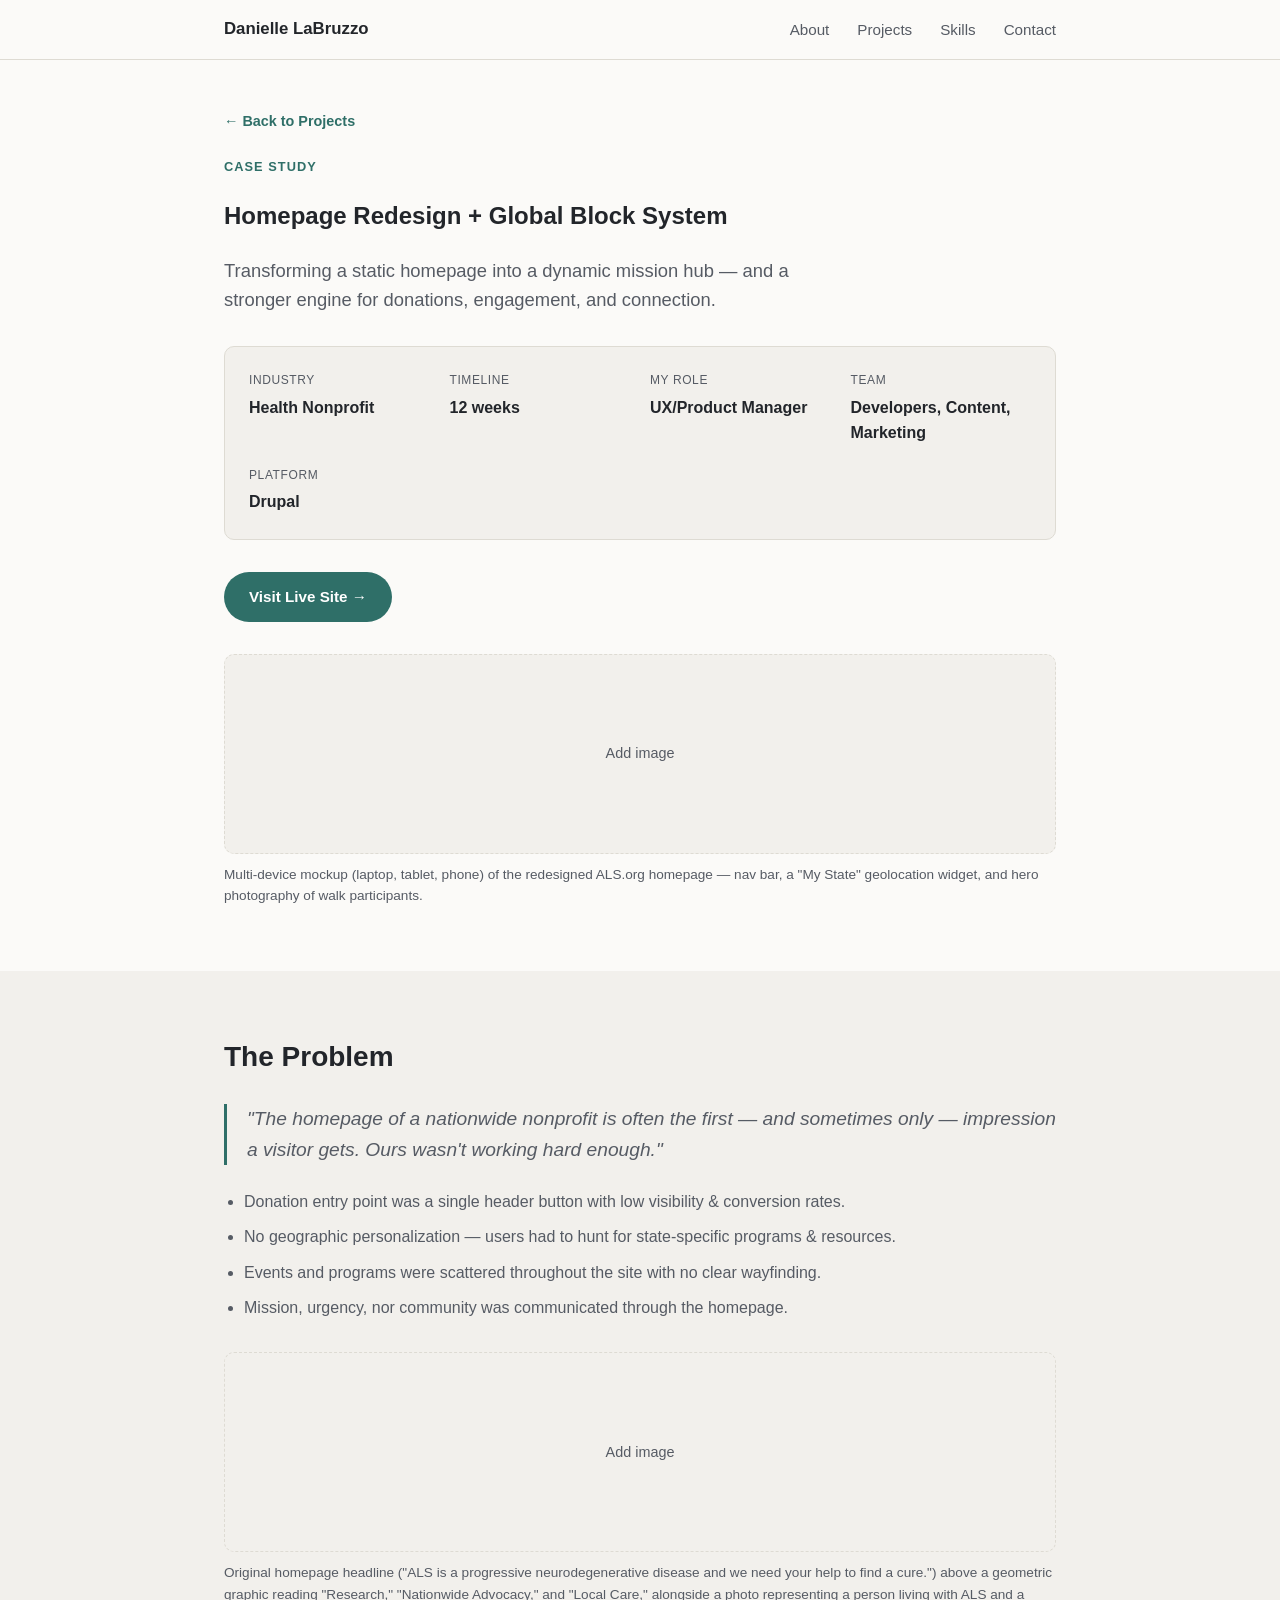
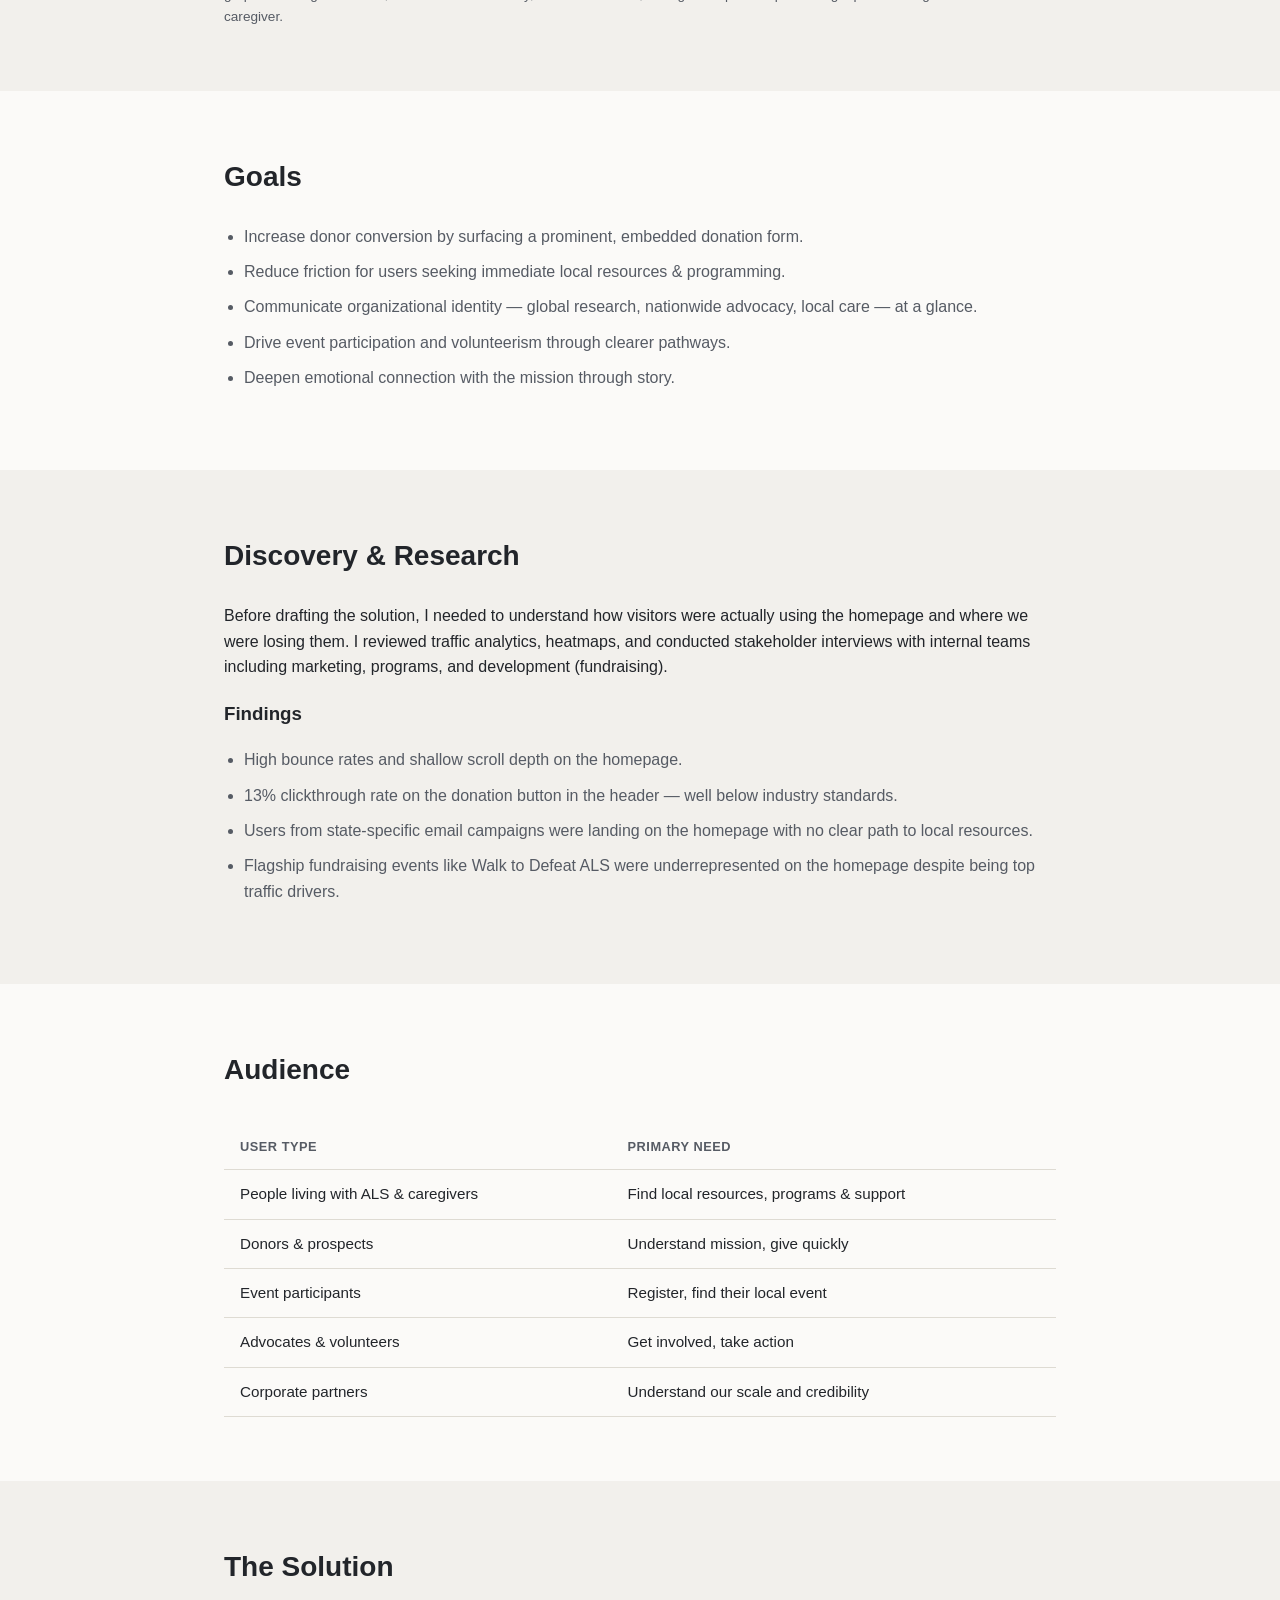
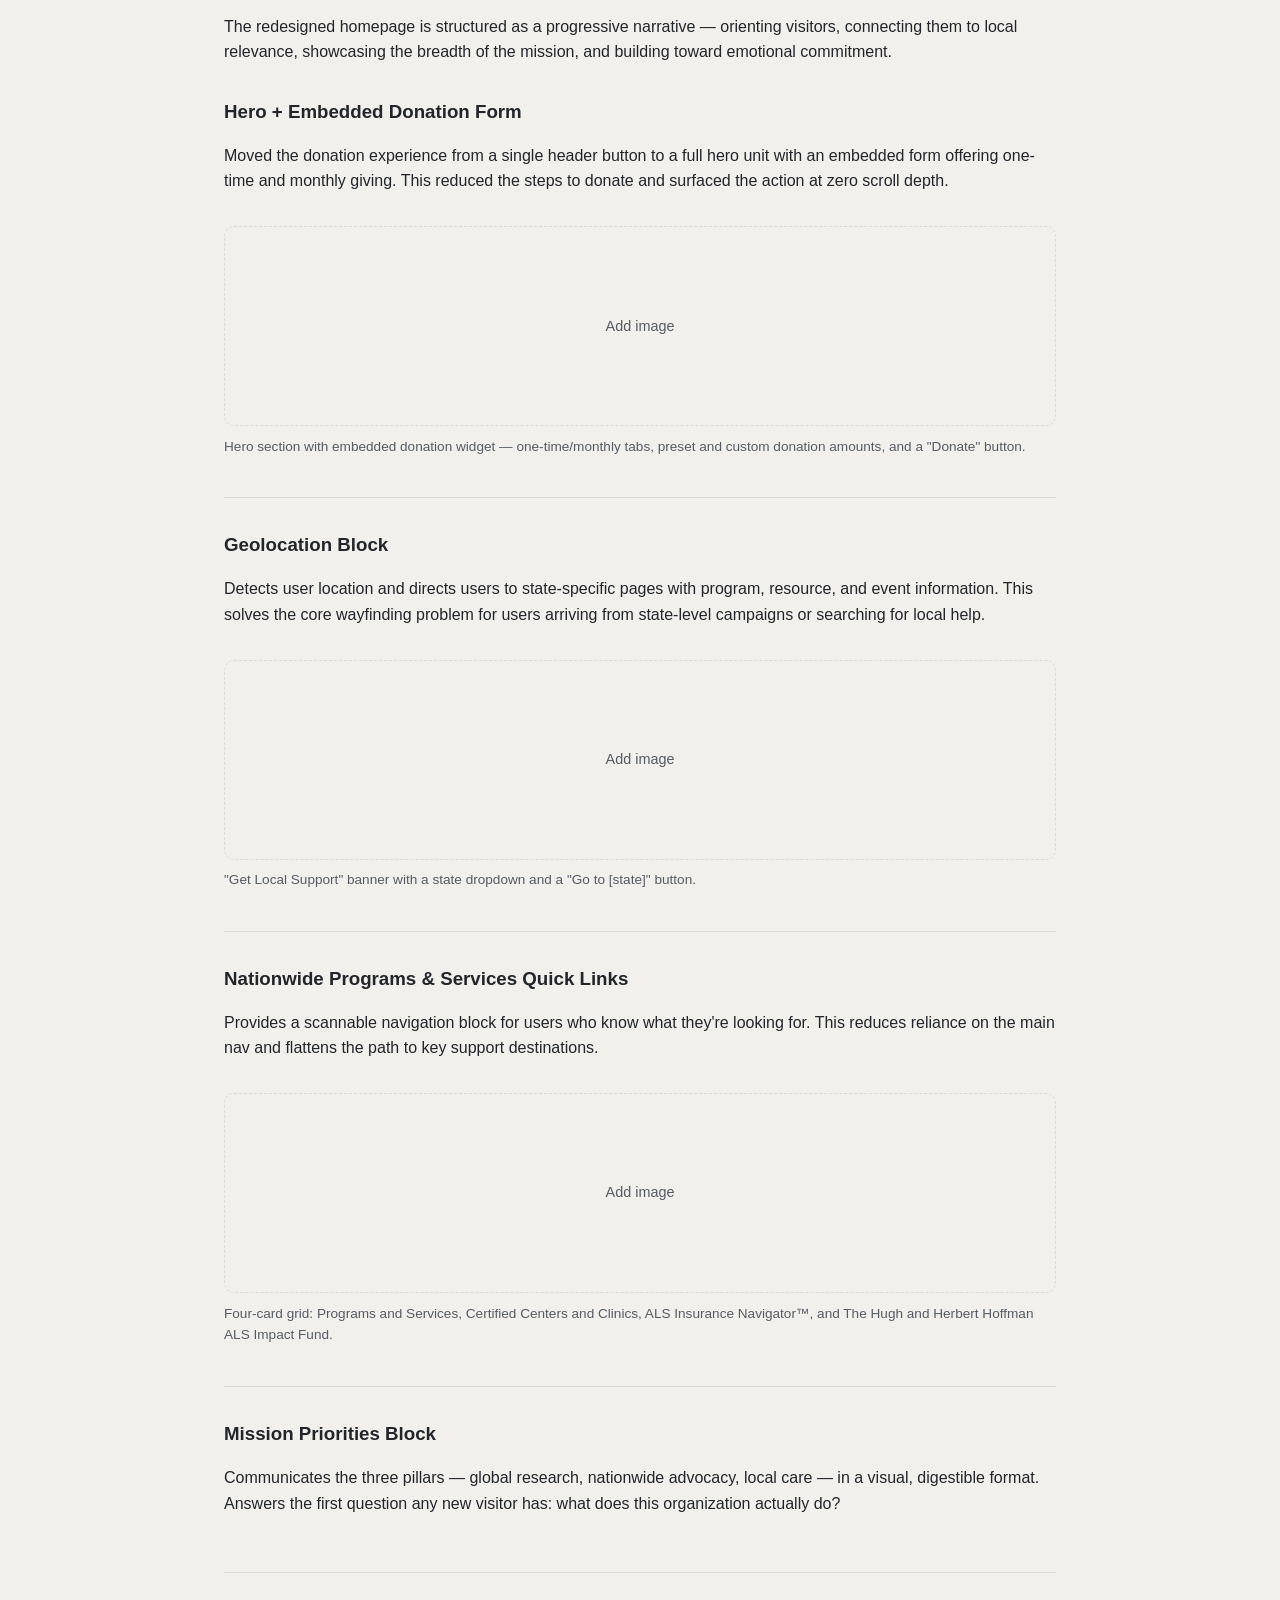
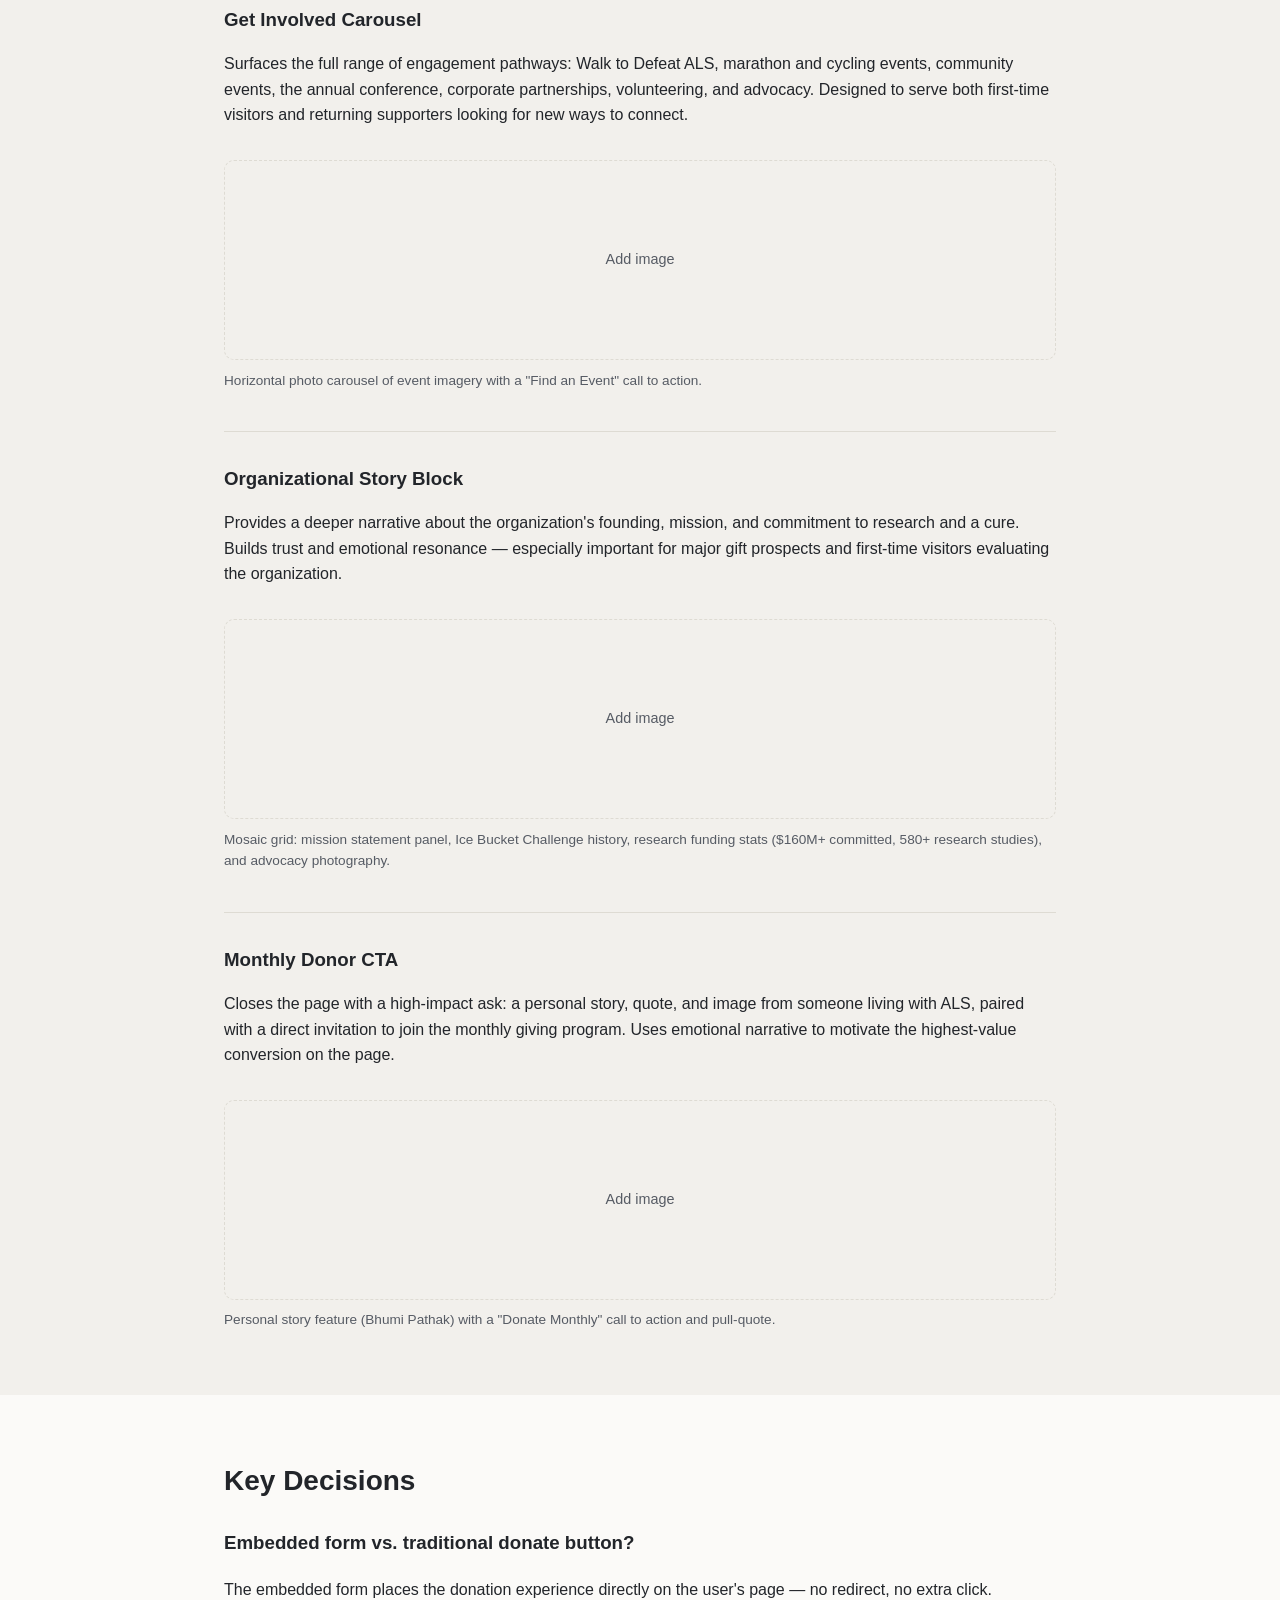
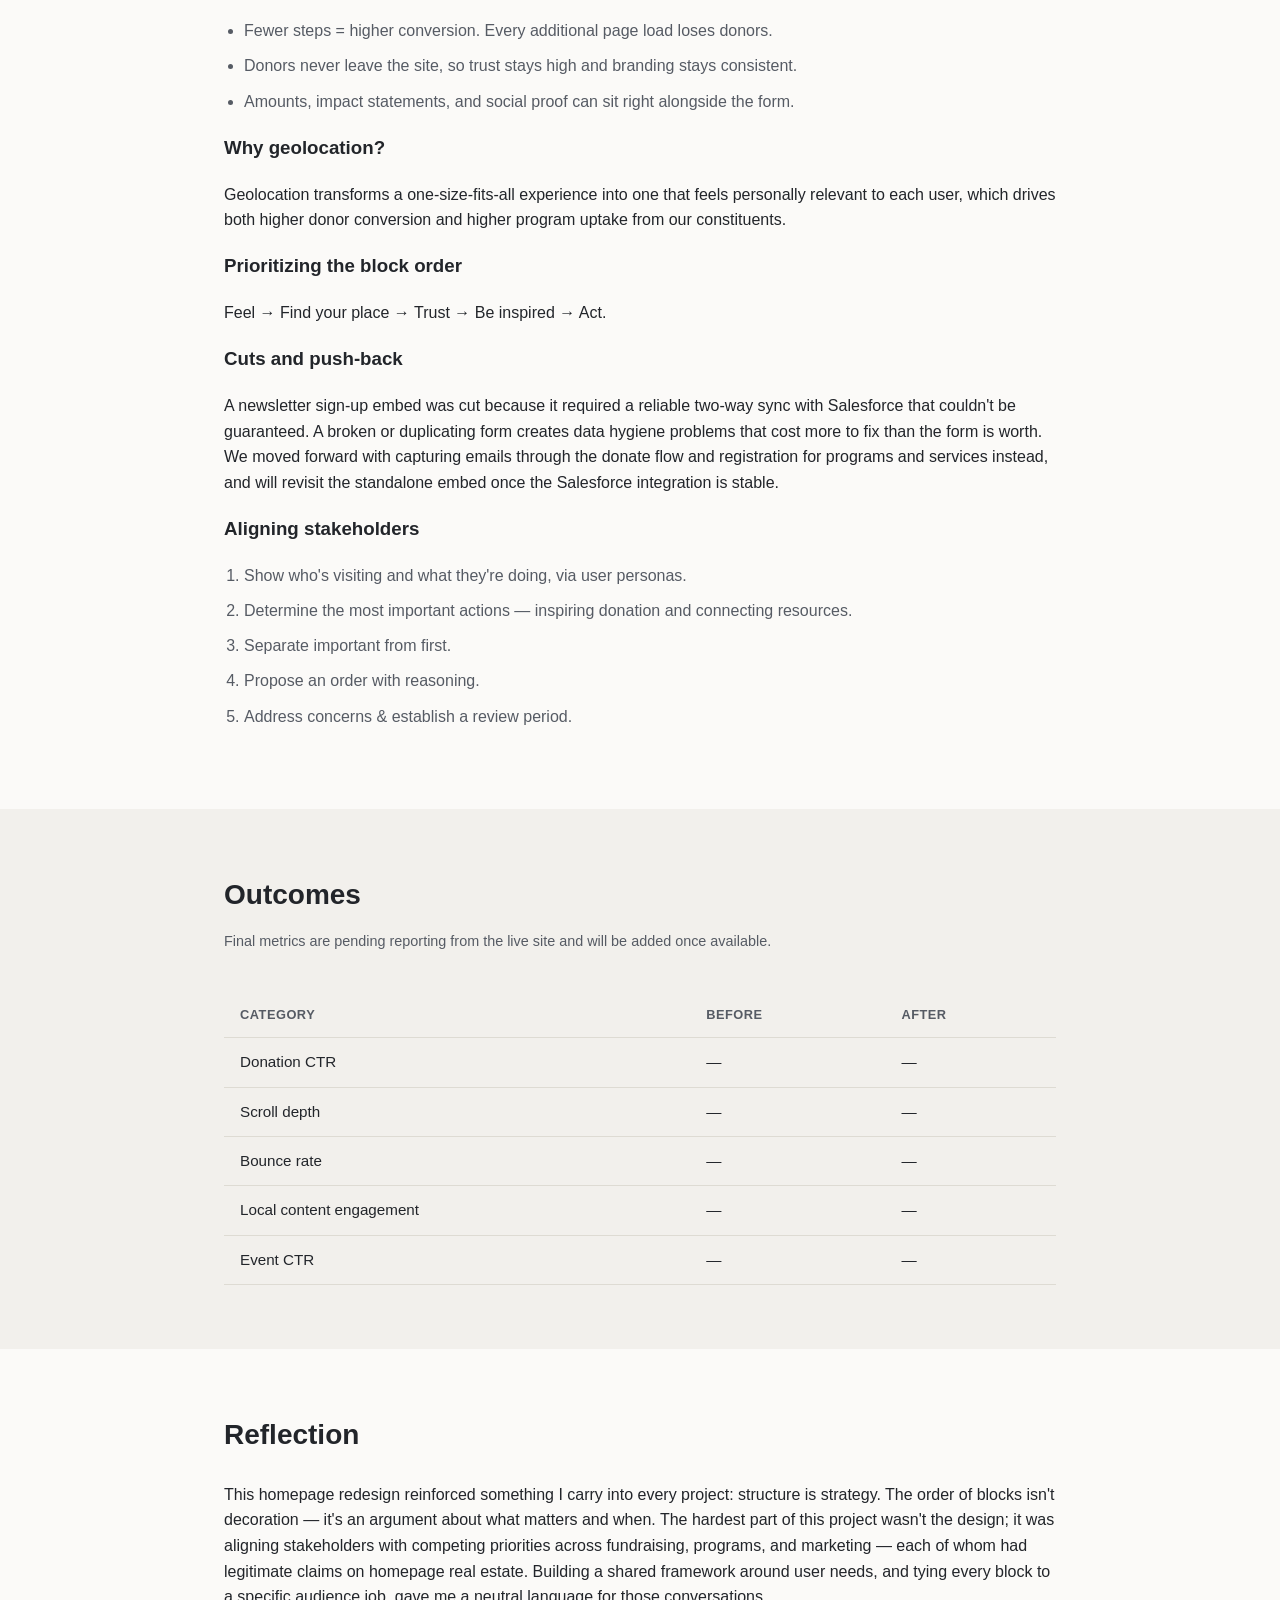
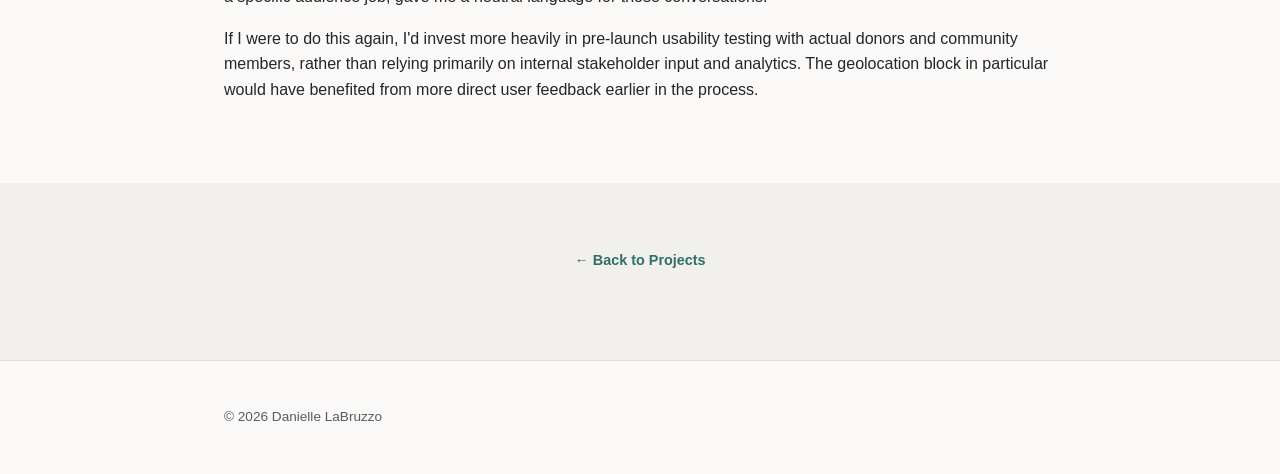
==== projects/homepage-redesign.html @ 6623ad90 "Rename homepage-redesign to homepage-redesign.html" ====
<!DOCTYPE html>
<html lang="en">
<head>
<meta charset="UTF-8">
<meta name="viewport" content="width=device-width, initial-scale=1.0">
<title>Homepage Redesign + Global Block System — Danielle LaBruzzo</title>
<meta name="description" content="Case study: redesigning the ALS Association homepage into a dynamic mission hub to drive donations, engagement, and connection.">
<link rel="icon" href="data:,">
<link rel="stylesheet" href="../styles.css">
</head>
<body>
<a class="skip-link" href="#main">Skip to main content</a>

<header class="site-header">
  <div class="wrap">
    <a class="brand" href="../index.html">Danielle LaBruzzo</a>
    <nav aria-label="Primary">
      <button class="nav-toggle" aria-expanded="false" aria-controls="nav-menu">
        <span class="sr-only">Menu</span>
        <span aria-hidden="true">☰</span>
      </button>
      <ul id="nav-menu" class="nav-menu">
        <li><a href="../index.html#about">About</a></li>
        <li><a href="../index.html#projects">Projects</a></li>
        <li><a href="../index.html#skills">Skills</a></li>
        <li><a href="../index.html#contact">Contact</a></li>
      </ul>
    </nav>
  </div>
</header>

<main id="main">

  <section class="section case-hero">
    <div class="wrap">
      <a class="back-link" href="../index.html#projects">← Back to Projects</a>
      <p class="eyebrow">Case Study</p>
      <h1>Homepage Redesign + Global Block System</h1>
      <p class="hero-lede">Transforming a static homepage into a dynamic mission hub — and a stronger engine for donations, engagement, and connection.</p>

      <dl class="meta-grid">
        <div><dt>Industry</dt><dd>Health Nonprofit</dd></div>
        <div><dt>Timeline</dt><dd>12 weeks</dd></div>
        <div><dt>My Role</dt><dd>UX/Product Manager</dd></div>
        <div><dt>Team</dt><dd>Developers, Content, Marketing</dd></div>
        <div><dt>Platform</dt><dd>Drupal</dd></div>
      </dl>

      <a class="btn btn-primary" href="https://als.org" target="_blank" rel="noopener noreferrer">Visit Live Site →</a>

      <figure class="image-placeholder">
        <div class="image-placeholder-box" aria-hidden="true">Add image</div>
        <figcaption>Multi-device mockup (laptop, tablet, phone) of the redesigned ALS.org homepage — nav bar, a "My State" geolocation widget, and hero photography of walk participants.</figcaption>
      </figure>
    </div>
  </section>

  <section class="section section-alt">
    <div class="wrap">
      <h2>The Problem</h2>
      <p class="lead-quote">"The homepage of a nationwide nonprofit is often the first — and sometimes only — impression a visitor gets. Ours wasn't working hard enough."</p>
      <ul class="bullet-list">
        <li>Donation entry point was a single header button with low visibility &amp; conversion rates.</li>
        <li>No geographic personalization — users had to hunt for state-specific programs &amp; resources.</li>
        <li>Events and programs were scattered throughout the site with no clear wayfinding.</li>
        <li>Mission, urgency, nor community was communicated through the homepage.</li>
      </ul>
      <figure class="image-placeholder">
        <div class="image-placeholder-box" aria-hidden="true">Add image</div>
        <figcaption>Original homepage headline ("ALS is a progressive neurodegenerative disease and we need your help to find a cure.") above a geometric graphic reading "Research," "Nationwide Advocacy," and "Local Care," alongside a photo representing a person living with ALS and a caregiver.</figcaption>
      </figure>
    </div>
  </section>

  <section class="section">
    <div class="wrap">
      <h2>Goals</h2>
      <ul class="bullet-list">
        <li>Increase donor conversion by surfacing a prominent, embedded donation form.</li>
        <li>Reduce friction for users seeking immediate local resources &amp; programming.</li>
        <li>Communicate organizational identity — global research, nationwide advocacy, local care — at a glance.</li>
        <li>Drive event participation and volunteerism through clearer pathways.</li>
        <li>Deepen emotional connection with the mission through story.</li>
      </ul>
    </div>
  </section>

  <section class="section section-alt">
    <div class="wrap">
      <h2>Discovery &amp; Research</h2>
      <p>Before drafting the solution, I needed to understand how visitors were actually using the homepage and where we were losing them. I reviewed traffic analytics, heatmaps, and conducted stakeholder interviews with internal teams including marketing, programs, and development (fundraising).</p>
      <h3>Findings</h3>
      <ul class="bullet-list">
        <li>High bounce rates and shallow scroll depth on the homepage.</li>
        <li>13% clickthrough rate on the donation button in the header — well below industry standards.</li>
        <li>Users from state-specific email campaigns were landing on the homepage with no clear path to local resources.</li>
        <li>Flagship fundraising events like Walk to Defeat ALS were underrepresented on the homepage despite being top traffic drivers.</li>
      </ul>
    </div>
  </section>

  <section class="section">
    <div class="wrap">
      <h2>Audience</h2>
      <div class="table-scroll">
        <table>
          <thead>
            <tr><th scope="col">User Type</th><th scope="col">Primary Need</th></tr>
          </thead>
          <tbody>
            <tr><td>People living with ALS &amp; caregivers</td><td>Find local resources, programs &amp; support</td></tr>
            <tr><td>Donors &amp; prospects</td><td>Understand mission, give quickly</td></tr>
            <tr><td>Event participants</td><td>Register, find their local event</td></tr>
            <tr><td>Advocates &amp; volunteers</td><td>Get involved, take action</td></tr>
            <tr><td>Corporate partners</td><td>Understand our scale and credibility</td></tr>
          </tbody>
        </table>
      </div>
    </div>
  </section>

  <section class="section section-alt">
    <div class="wrap">
      <h2>The Solution</h2>
      <p>The redesigned homepage is structured as a progressive narrative — orienting visitors, connecting them to local relevance, showcasing the breadth of the mission, and building toward emotional commitment.</p>

      <ol class="block-list">
        <li>
          <h3>Hero + Embedded Donation Form</h3>
          <p>Moved the donation experience from a single header button to a full hero unit with an embedded form offering one-time and monthly giving. This reduced the steps to donate and surfaced the action at zero scroll depth.</p>
          <figure class="image-placeholder">
            <div class="image-placeholder-box" aria-hidden="true">Add image</div>
            <figcaption>Hero section with embedded donation widget — one-time/monthly tabs, preset and custom donation amounts, and a "Donate" button.</figcaption>
          </figure>
        </li>
        <li>
          <h3>Geolocation Block</h3>
          <p>Detects user location and directs users to state-specific pages with program, resource, and event information. This solves the core wayfinding problem for users arriving from state-level campaigns or searching for local help.</p>
          <figure class="image-placeholder">
            <div class="image-placeholder-box" aria-hidden="true">Add image</div>
            <figcaption>"Get Local Support" banner with a state dropdown and a "Go to [state]" button.</figcaption>
          </figure>
        </li>
        <li>
          <h3>Nationwide Programs &amp; Services Quick Links</h3>
          <p>Provides a scannable navigation block for users who know what they're looking for. This reduces reliance on the main nav and flattens the path to key support destinations.</p>
          <figure class="image-placeholder">
            <div class="image-placeholder-box" aria-hidden="true">Add image</div>
            <figcaption>Four-card grid: Programs and Services, Certified Centers and Clinics, ALS Insurance Navigator™, and The Hugh and Herbert Hoffman ALS Impact Fund.</figcaption>
          </figure>
        </li>
        <li>
          <h3>Mission Priorities Block</h3>
          <p>Communicates the three pillars — global research, nationwide advocacy, local care — in a visual, digestible format. Answers the first question any new visitor has: what does this organization actually do?</p>
        </li>
        <li>
          <h3>Get Involved Carousel</h3>
          <p>Surfaces the full range of engagement pathways: Walk to Defeat ALS, marathon and cycling events, community events, the annual conference, corporate partnerships, volunteering, and advocacy. Designed to serve both first-time visitors and returning supporters looking for new ways to connect.</p>
          <figure class="image-placeholder">
            <div class="image-placeholder-box" aria-hidden="true">Add image</div>
            <figcaption>Horizontal photo carousel of event imagery with a "Find an Event" call to action.</figcaption>
          </figure>
        </li>
        <li>
          <h3>Organizational Story Block</h3>
          <p>Provides a deeper narrative about the organization's founding, mission, and commitment to research and a cure. Builds trust and emotional resonance — especially important for major gift prospects and first-time visitors evaluating the organization.</p>
          <figure class="image-placeholder">
            <div class="image-placeholder-box" aria-hidden="true">Add image</div>
            <figcaption>Mosaic grid: mission statement panel, Ice Bucket Challenge history, research funding stats ($160M+ committed, 580+ research studies), and advocacy photography.</figcaption>
          </figure>
        </li>
        <li>
          <h3>Monthly Donor CTA</h3>
          <p>Closes the page with a high-impact ask: a personal story, quote, and image from someone living with ALS, paired with a direct invitation to join the monthly giving program. Uses emotional narrative to motivate the highest-value conversion on the page.</p>
          <figure class="image-placeholder">
            <div class="image-placeholder-box" aria-hidden="true">Add image</div>
            <figcaption>Personal story feature (Bhumi Pathak) with a "Donate Monthly" call to action and pull-quote.</figcaption>
          </figure>
        </li>
      </ol>
    </div>
  </section>

  <section class="section">
    <div class="wrap">
      <h2>Key Decisions</h2>

      <h3>Embedded form vs. traditional donate button?</h3>
      <p>The embedded form places the donation experience directly on the user's page — no redirect, no extra click.</p>
      <ul class="bullet-list">
        <li>Fewer steps = higher conversion. Every additional page load loses donors.</li>
        <li>Donors never leave the site, so trust stays high and branding stays consistent.</li>
        <li>Amounts, impact statements, and social proof can sit right alongside the form.</li>
      </ul>

      <h3>Why geolocation?</h3>
      <p>Geolocation transforms a one-size-fits-all experience into one that feels personally relevant to each user, which drives both higher donor conversion and higher program uptake from our constituents.</p>

      <h3>Prioritizing the block order</h3>
      <p>Feel → Find your place → Trust → Be inspired → Act.</p>

      <h3>Cuts and push-back</h3>
      <p>A newsletter sign-up embed was cut because it required a reliable two-way sync with Salesforce that couldn't be guaranteed. A broken or duplicating form creates data hygiene problems that cost more to fix than the form is worth. We moved forward with capturing emails through the donate flow and registration for programs and services instead, and will revisit the standalone embed once the Salesforce integration is stable.</p>

      <h3>Aligning stakeholders</h3>
      <ol class="bullet-list numbered">
        <li>Show who's visiting and what they're doing, via user personas.</li>
        <li>Determine the most important actions — inspiring donation and connecting resources.</li>
        <li>Separate important from first.</li>
        <li>Propose an order with reasoning.</li>
        <li>Address concerns &amp; establish a review period.</li>
      </ol>
    </div>
  </section>

  <section class="section section-alt">
    <div class="wrap">
      <h2>Outcomes</h2>
      <p class="section-note">Final metrics are pending reporting from the live site and will be added once available.</p>
      <div class="table-scroll">
        <table>
          <thead>
            <tr><th scope="col">Category</th><th scope="col">Before</th><th scope="col">After</th></tr>
          </thead>
          <tbody>
            <tr><td>Donation CTR</td><td>—</td><td>—</td></tr>
            <tr><td>Scroll depth</td><td>—</td><td>—</td></tr>
            <tr><td>Bounce rate</td><td>—</td><td>—</td></tr>
            <tr><td>Local content engagement</td><td>—</td><td>—</td></tr>
            <tr><td>Event CTR</td><td>—</td><td>—</td></tr>
          </tbody>
        </table>
      </div>
    </div>
  </section>

  <section class="section">
    <div class="wrap">
      <h2>Reflection</h2>
      <p>This homepage redesign reinforced something I carry into every project: structure is strategy. The order of blocks isn't decoration — it's an argument about what matters and when. The hardest part of this project wasn't the design; it was aligning stakeholders with competing priorities across fundraising, programs, and marketing — each of whom had legitimate claims on homepage real estate. Building a shared framework around user needs, and tying every block to a specific audience job, gave me a neutral language for those conversations.</p>
      <p>If I were to do this again, I'd invest more heavily in pre-launch usability testing with actual donors and community members, rather than relying primarily on internal stakeholder input and analytics. The geolocation block in particular would have benefited from more direct user feedback earlier in the process.</p>
    </div>
  </section>

  <section class="section section-alt">
    <div class="wrap case-footer">
      <a class="back-link" href="../index.html#projects">← Back to Projects</a>
    </div>
  </section>

</main>

<footer class="site-footer">
  <div class="wrap">
    <p>&copy; <span id="year"></span> Danielle LaBruzzo</p>
  </div>
</footer>

<script src="../script.js"></script>
</body>
</html>
---- styles.css ----
:root {
  --bg: #fbfaf8;
  --bg-alt: #f2f0ec;
  --text: #22252a;
  --text-muted: #565b64;
  --accent: #2f6f68;
  --accent-contrast: #ffffff;
  --border: #dedbd3;
  --max-width: 880px;
  --radius: 10px;
  --focus-ring: #2f6f68;
}

@media (prefers-color-scheme: dark) {
  :root {
    --bg: #14161a;
    --bg-alt: #1b1e23;
    --text: #ecebe8;
    --text-muted: #a9adb4;
    --accent: #6fbfb3;
    --accent-contrast: #0c1210;
    --border: #2c2f35;
    --focus-ring: #6fbfb3;
  }
}

* { box-sizing: border-box; }

html { scroll-behavior: smooth; }

body {
  margin: 0;
  background: var(--bg);
  color: var(--text);
  font-family: -apple-system, BlinkMacSystemFont, "Segoe UI", Roboto, Helvetica, Arial, sans-serif;
  line-height: 1.6;
  -webkit-font-smoothing: antialiased;
}

.wrap {
  max-width: var(--max-width);
  margin: 0 auto;
  padding: 0 1.5rem;
}

.sr-only {
  position: absolute;
  width: 1px; height: 1px;
  padding: 0; margin: -1px;
  overflow: hidden;
  clip: rect(0,0,0,0);
  white-space: nowrap;
  border: 0;
}

.skip-link {
  position: absolute;
  left: -9999px;
  top: 0;
  background: var(--accent);
  color: var(--accent-contrast);
  padding: 0.75rem 1.25rem;
  z-index: 100;
  border-radius: 0 0 6px 0;
}
.skip-link:focus {
  left: 0;
}

a {
  color: var(--accent);
  text-decoration-thickness: 1.5px;
  text-underline-offset: 2px;
}

a:focus-visible,
button:focus-visible {
  outline: 3px solid var(--focus-ring);
  outline-offset: 2px;
}

/* Header */
.site-header {
  border-bottom: 1px solid var(--border);
  position: sticky;
  top: 0;
  background: var(--bg);
  z-index: 10;
}

.site-header .wrap {
  display: flex;
  align-items: center;
  justify-content: space-between;
  padding-top: 1rem;
  padding-bottom: 1rem;
}

.brand {
  font-weight: 700;
  font-size: 1.05rem;
  color: var(--text);
  text-decoration: none;
}

nav[aria-label="Primary"] {
  display: flex;
  align-items: center;
}

.nav-menu {
  list-style: none;
  display: flex;
  gap: 1.75rem;
  margin: 0;
  padding: 0;
}

.nav-menu a {
  color: var(--text-muted);
  text-decoration: none;
  font-size: 0.95rem;
}

.nav-menu a:hover,
.nav-menu a:focus-visible {
  color: var(--accent);
}

.nav-toggle {
  display: none;
  background: none;
  border: 1px solid var(--border);
  border-radius: 6px;
  font-size: 1.1rem;
  padding: 0.4rem 0.6rem;
  color: var(--text);
  cursor: pointer;
}

/* Hero */
.hero {
  padding: 5rem 0 4rem;
}

.eyebrow {
  text-transform: uppercase;
  letter-spacing: 0.08em;
  font-size: 0.8rem;
  color: var(--accent);
  font-weight: 600;
  margin: 0 0 0.75rem;
}

.hero h1 {
  font-size: clamp(2rem, 5vw, 3rem);
  margin: 0 0 1rem;
  line-height: 1.15;
}

.hero-lede {
  font-size: 1.15rem;
  color: var(--text-muted);
  max-width: 60ch;
  margin: 0 0 2rem;
}

.hero-actions {
  display: flex;
  gap: 1rem;
  flex-wrap: wrap;
}

.btn {
  display: inline-block;
  padding: 0.75rem 1.5rem;
  border-radius: 999px;
  font-weight: 600;
  text-decoration: none;
  font-size: 0.95rem;
  border: 1px solid transparent;
}

.btn-primary {
  background: var(--accent);
  color: var(--accent-contrast);
}

.btn-secondary {
  border-color: var(--border);
  color: var(--text);
}

.btn:hover { opacity: 0.9; }

/* Sections */
.section {
  padding: 4rem 0;
}

.section-alt {
  background: var(--bg-alt);
}

.section h2 {
  font-size: 1.75rem;
  margin: 0 0 1.5rem;
}

.section-note {
  color: var(--text-muted);
  font-size: 0.9rem;
  margin-top: -0.75rem;
  margin-bottom: 2rem;
}

/* Projects */
.card-grid {
  display: grid;
  grid-template-columns: repeat(auto-fit, minmax(240px, 1fr));
  gap: 1.5rem;
}

.card {
  background: var(--bg);
  border: 1px solid var(--border);
  border-radius: var(--radius);
  padding: 1.5rem;
  display: flex;
  flex-direction: column;
}

.card h3 {
  margin: 0 0 0.5rem;
  font-size: 1.1rem;
}

.card p {
  color: var(--text-muted);
  font-size: 0.95rem;
  flex-grow: 1;
}

.card-tags {
  display: flex;
  flex-wrap: wrap;
  gap: 0.4rem;
  margin: 0.75rem 0;
}

.tag {
  font-size: 0.75rem;
  background: var(--bg-alt);
  border: 1px solid var(--border);
  border-radius: 999px;
  padding: 0.2rem 0.65rem;
  color: var(--text-muted);
}

.card-link {
  font-weight: 600;
  font-size: 0.9rem;
  text-decoration: none;
}

/* Skills */
.skills-list {
  list-style: none;
  margin: 0;
  padding: 0;
  display: grid;
  grid-template-columns: repeat(auto-fit, minmax(220px, 1fr));
  gap: 0.75rem 1.5rem;
}

.skills-list li {
  padding: 0.85rem 1rem;
  background: var(--bg-alt);
  border: 1px solid var(--border);
  border-radius: var(--radius);
  font-size: 0.95rem;
}

/* Contact */
.contact-list {
  list-style: none;
  margin: 0;
  padding: 0;
  display: flex;
  flex-direction: column;
  gap: 1rem;
}

.contact-list li {
  display: flex;
  gap: 0.75rem;
  align-items: baseline;
  flex-wrap: wrap;
}

.contact-label {
  font-weight: 600;
  min-width: 80px;
  color: var(--text-muted);
  font-size: 0.9rem;
  text-transform: uppercase;
  letter-spacing: 0.04em;
}

/* Footer */
.site-footer {
  border-top: 1px solid var(--border);
  padding: 2rem 0;
  color: var(--text-muted);
  font-size: 0.85rem;
}

/* Mobile nav */
@media (max-width: 640px) {
  .nav-toggle {
    display: inline-block;
  }

  .nav-menu {
    position: absolute;
    top: 100%;
    left: 0;
    right: 0;
    flex-direction: column;
    background: var(--bg);
    border-bottom: 1px solid var(--border);
    padding: 1rem 1.5rem;
    gap: 1rem;
    display: none;
  }

  .nav-menu.open {
    display: flex;
  }

  .site-header .wrap {
    position: relative;
  }
}

@media (prefers-reduced-motion: reduce) {
  html { scroll-behavior: auto; }
}

/* Case study pages */
.back-link {
  display: inline-block;
  font-size: 0.9rem;
  font-weight: 600;
  text-decoration: none;
  margin-bottom: 1.5rem;
}

.case-hero {
  padding-top: 3rem;
}

.case-footer {
  text-align: center;
}

.meta-grid {
  display: grid;
  grid-template-columns: repeat(auto-fit, minmax(160px, 1fr));
  gap: 1.25rem;
  margin: 2rem 0;
  padding: 1.5rem;
  background: var(--bg-alt);
  border: 1px solid var(--border);
  border-radius: var(--radius);
}

.meta-grid dt {
  font-size: 0.75rem;
  text-transform: uppercase;
  letter-spacing: 0.05em;
  color: var(--text-muted);
  margin-bottom: 0.25rem;
}

.meta-grid dd {
  margin: 0;
  font-weight: 600;
}

.lead-quote {
  font-size: 1.2rem;
  font-style: italic;
  color: var(--text-muted);
  border-left: 3px solid var(--accent);
  padding-left: 1.25rem;
  margin: 0 0 1.5rem;
}

.bullet-list {
  padding-left: 1.25rem;
  color: var(--text-muted);
}

.bullet-list li {
  margin-bottom: 0.6rem;
}

.bullet-list.numbered {
  list-style: decimal;
}

.image-placeholder {
  margin: 2rem 0 0;
}

.image-placeholder-box {
  display: flex;
  align-items: center;
  justify-content: center;
  min-height: 200px;
  background: var(--bg-alt);
  border: 1px dashed var(--border);
  border-radius: var(--radius);
  color: var(--text-muted);
  font-size: 0.9rem;
}

.image-placeholder figcaption {
  font-size: 0.85rem;
  color: var(--text-muted);
  margin-top: 0.6rem;
}

.block-list {
  list-style: none;
  padding: 0;
  margin: 2rem 0 0;
  display: flex;
  flex-direction: column;
  gap: 2.5rem;
}

.block-list > li {
  padding-top: 2rem;
  border-top: 1px solid var(--border);
}

.block-list > li:first-child {
  padding-top: 0;
  border-top: none;
}

.block-list h3 {
  margin: 0 0 0.5rem;
}

.table-scroll {
  overflow-x: auto;
}

table {
  width: 100%;
  border-collapse: collapse;
  margin-top: 0.5rem;
}

th, td {
  text-align: left;
  padding: 0.75rem 1rem;
  border-bottom: 1px solid var(--border);
  font-size: 0.95rem;
}

th {
  font-size: 0.8rem;
  text-transform: uppercase;
  letter-spacing: 0.04em;
  color: var(--text-muted);
}
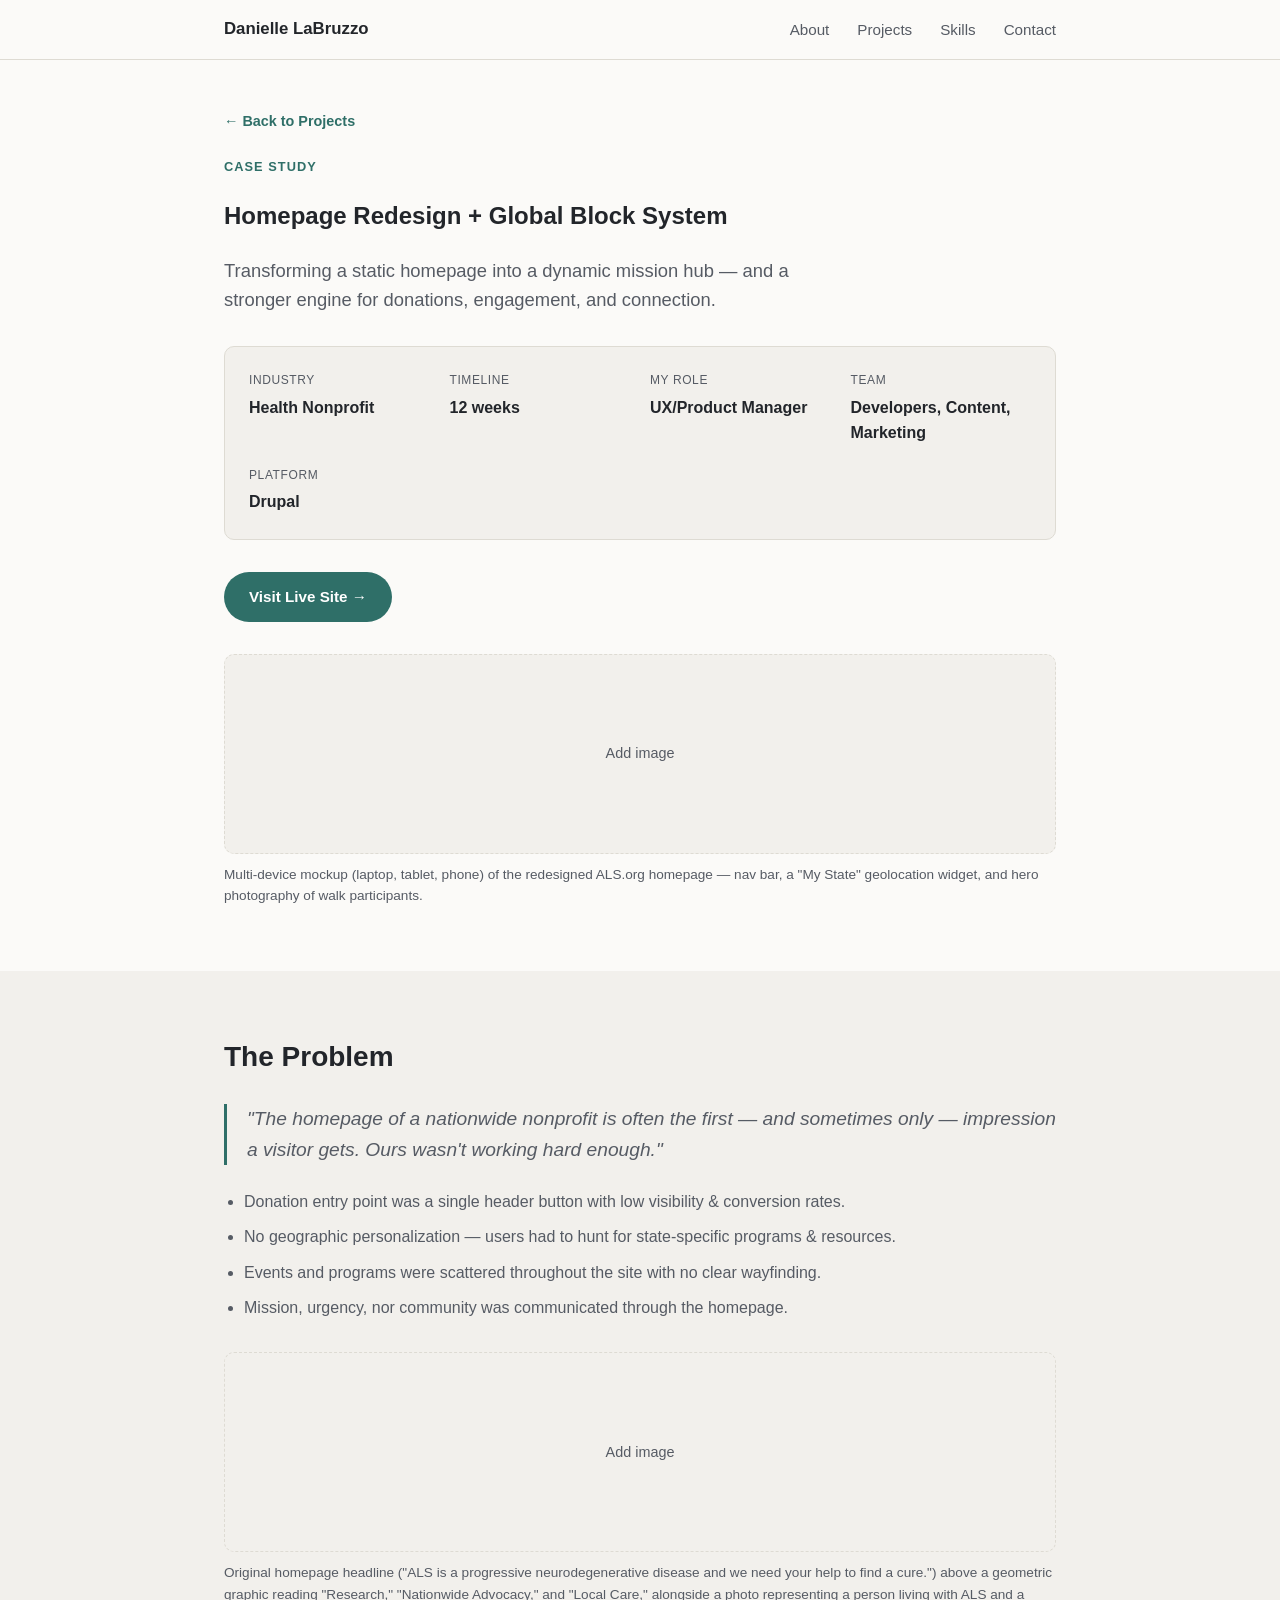
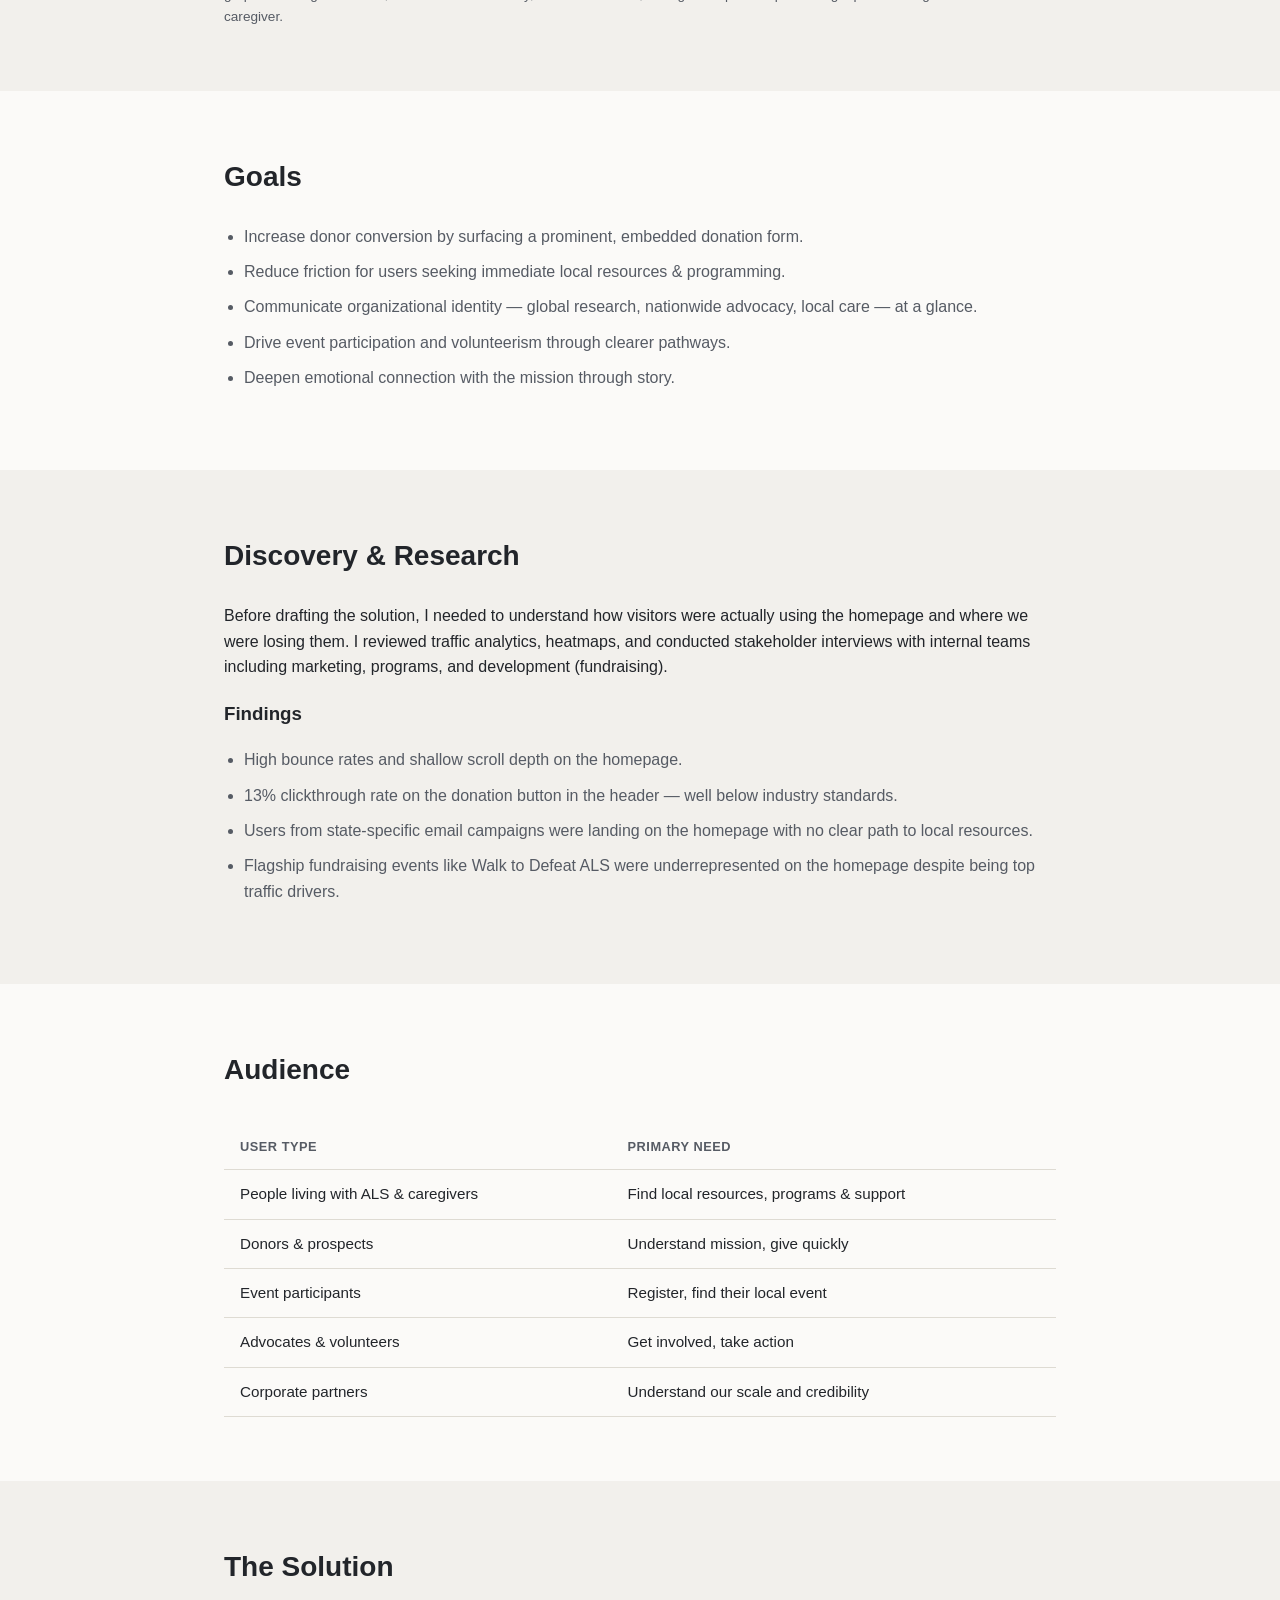
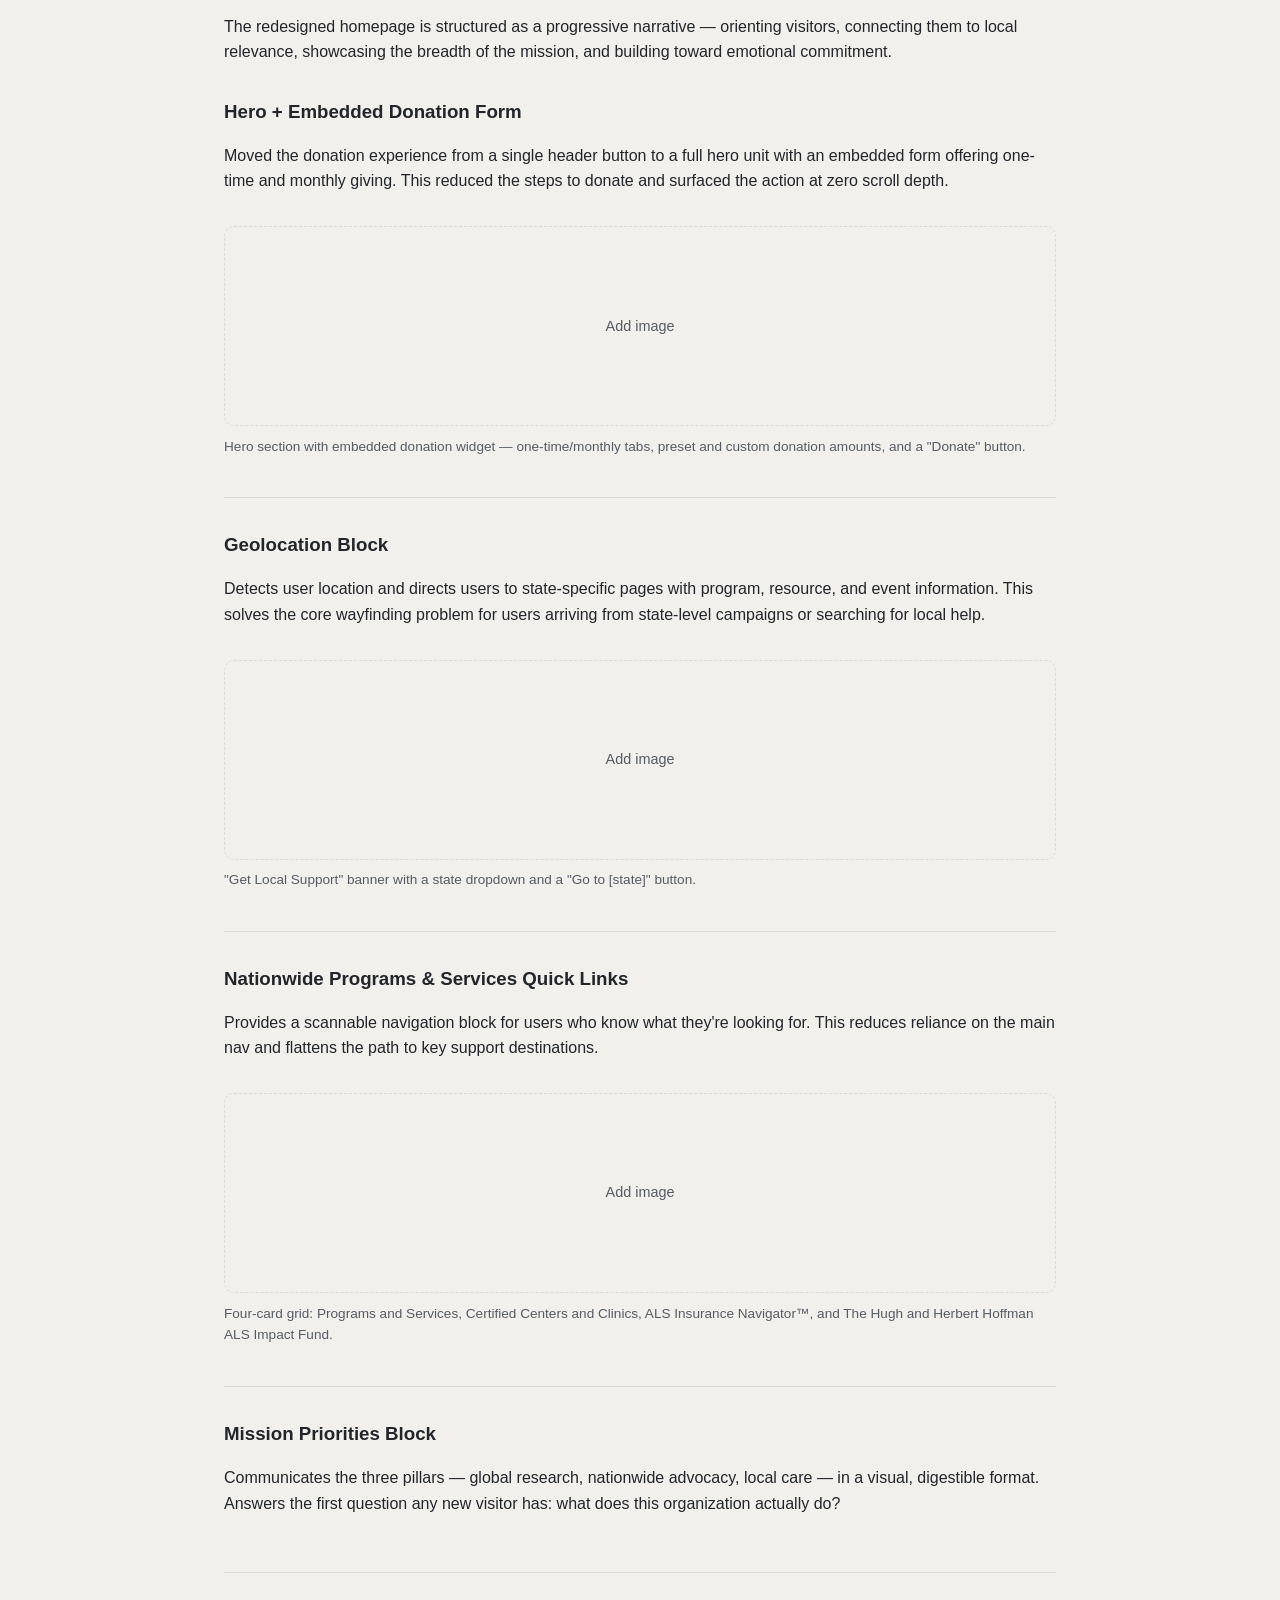
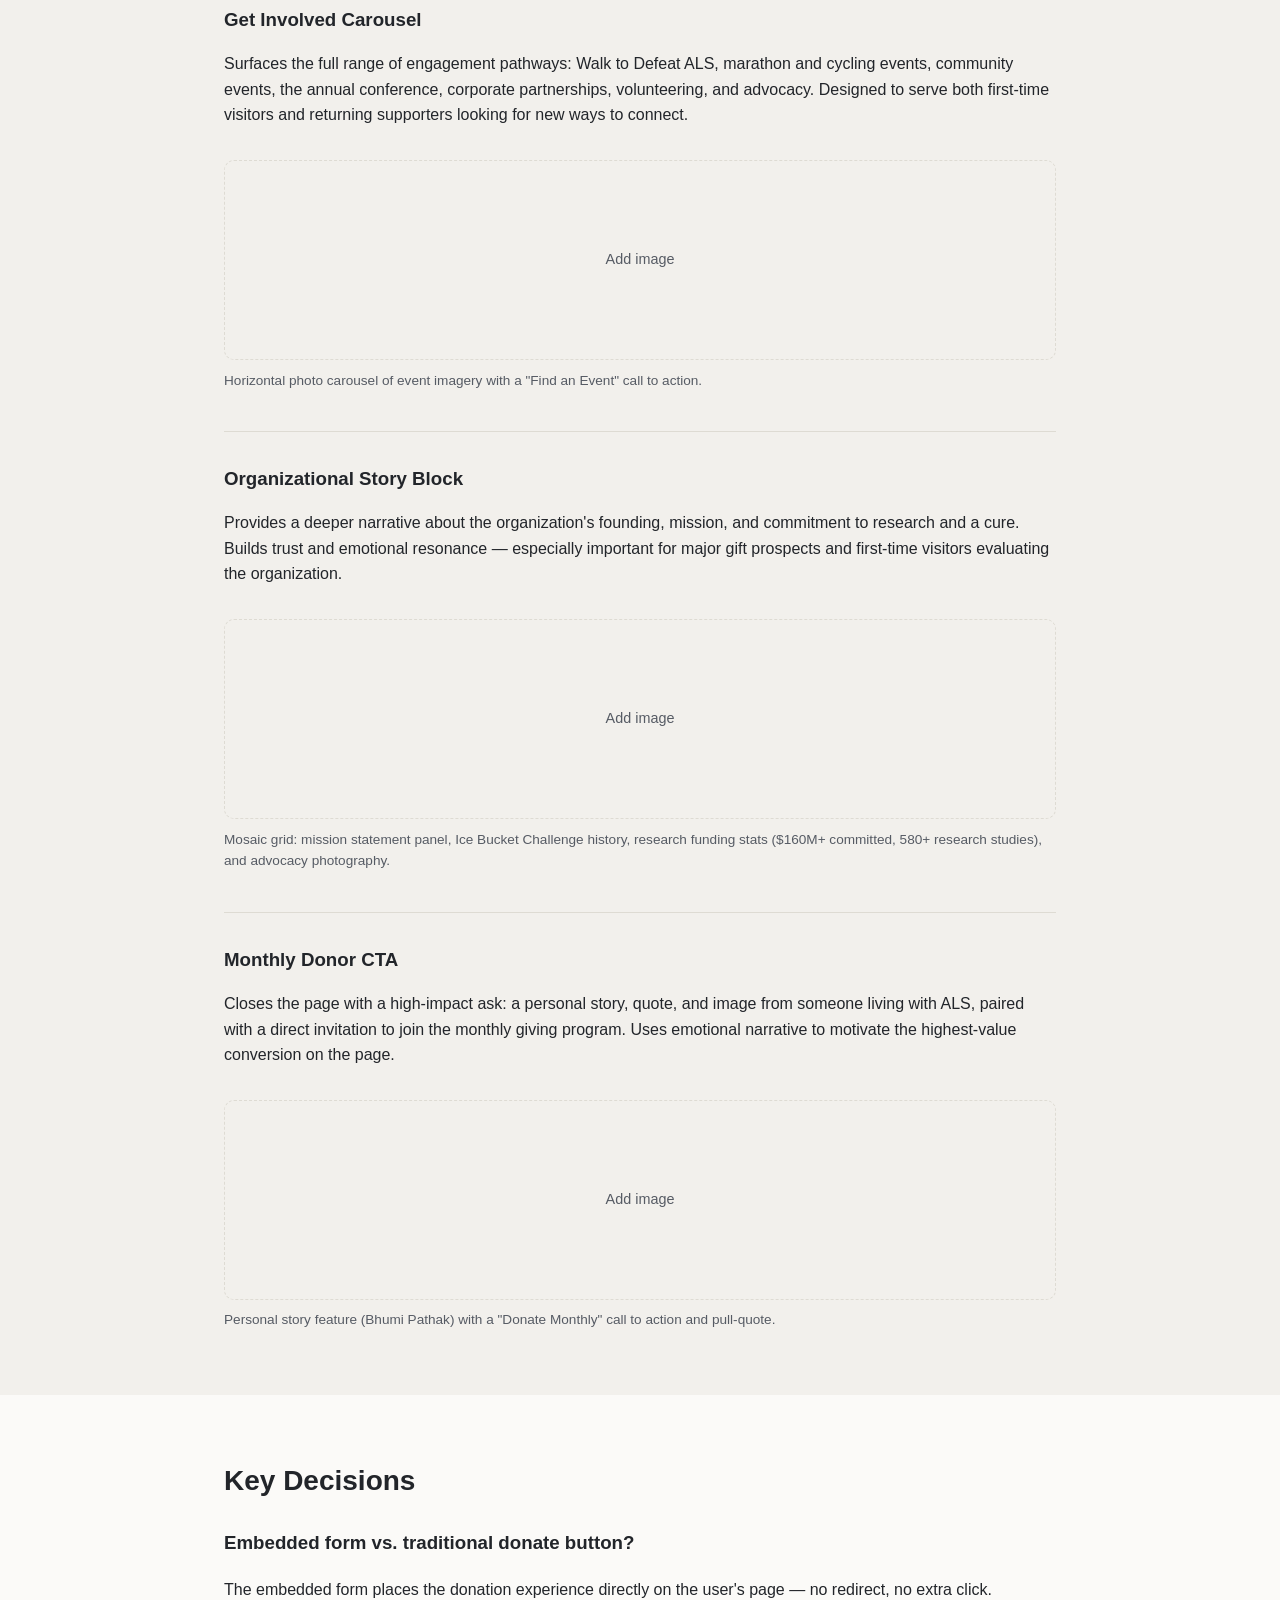
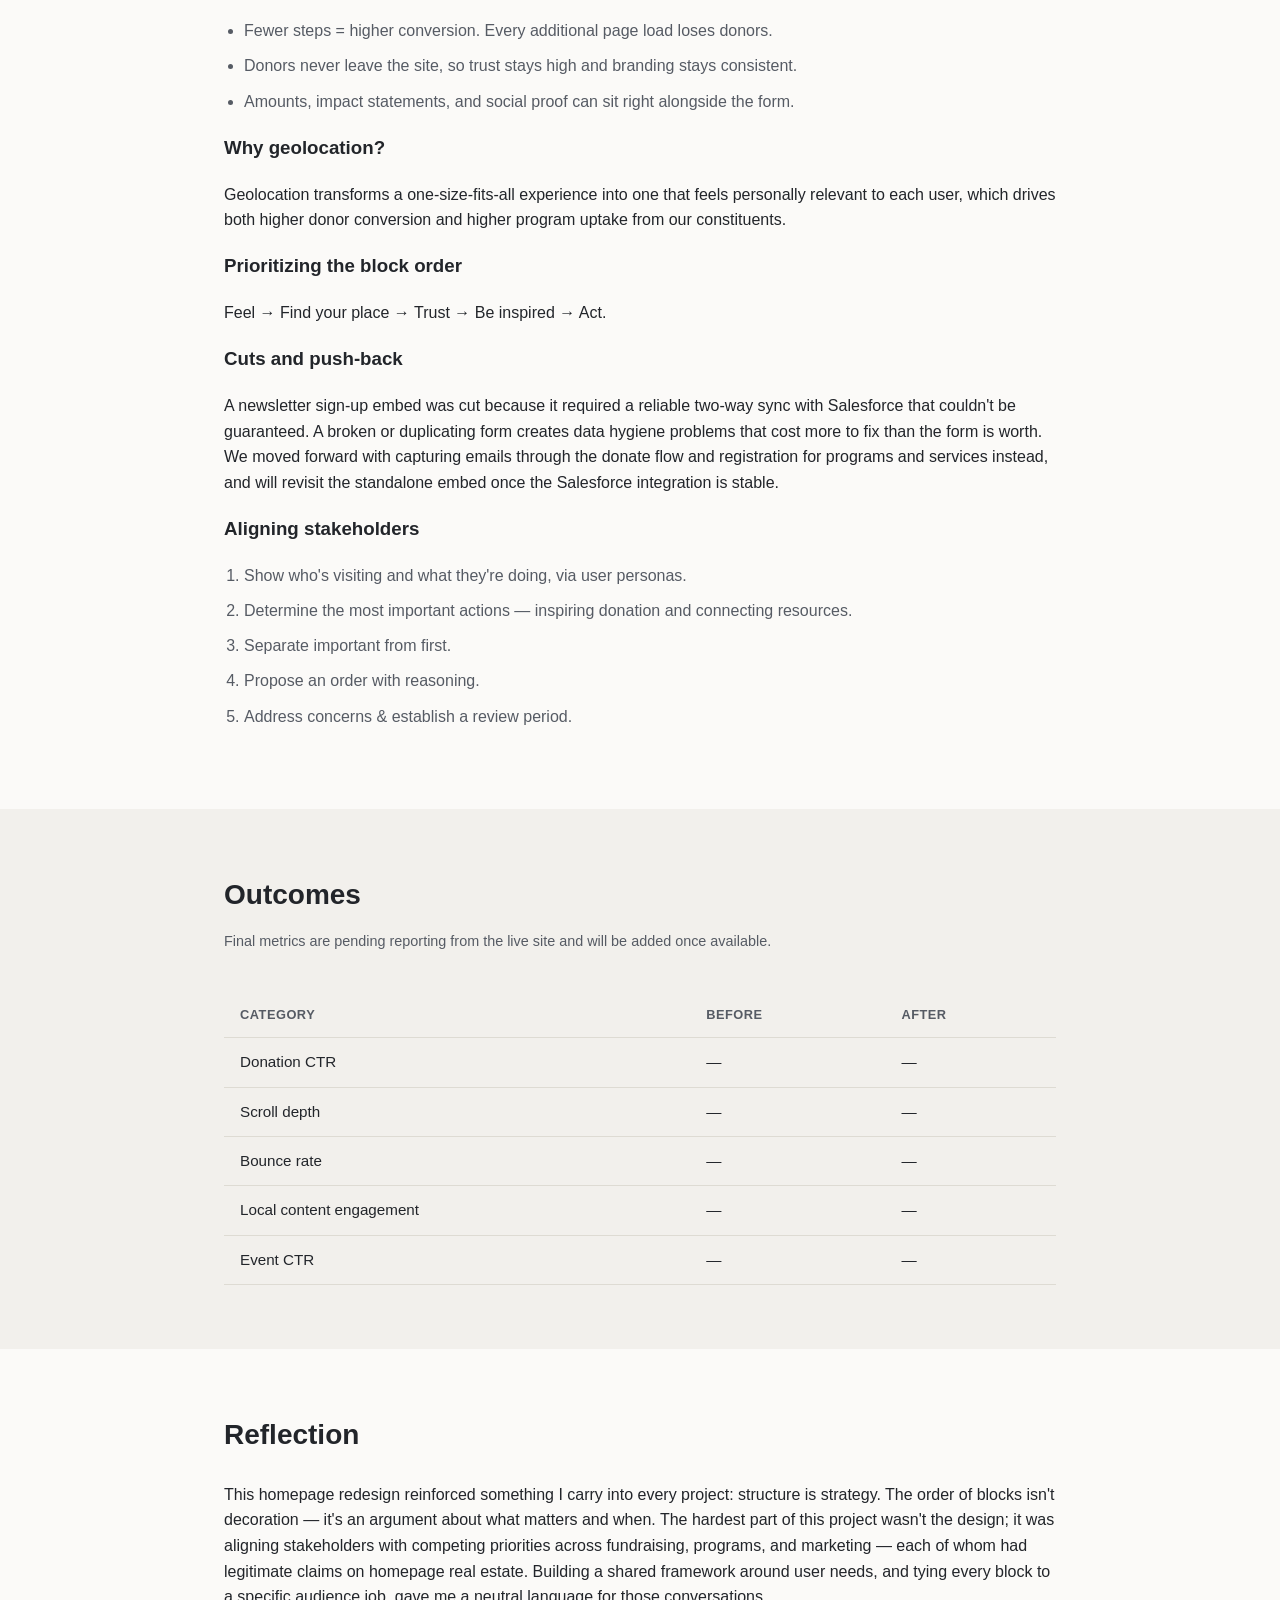
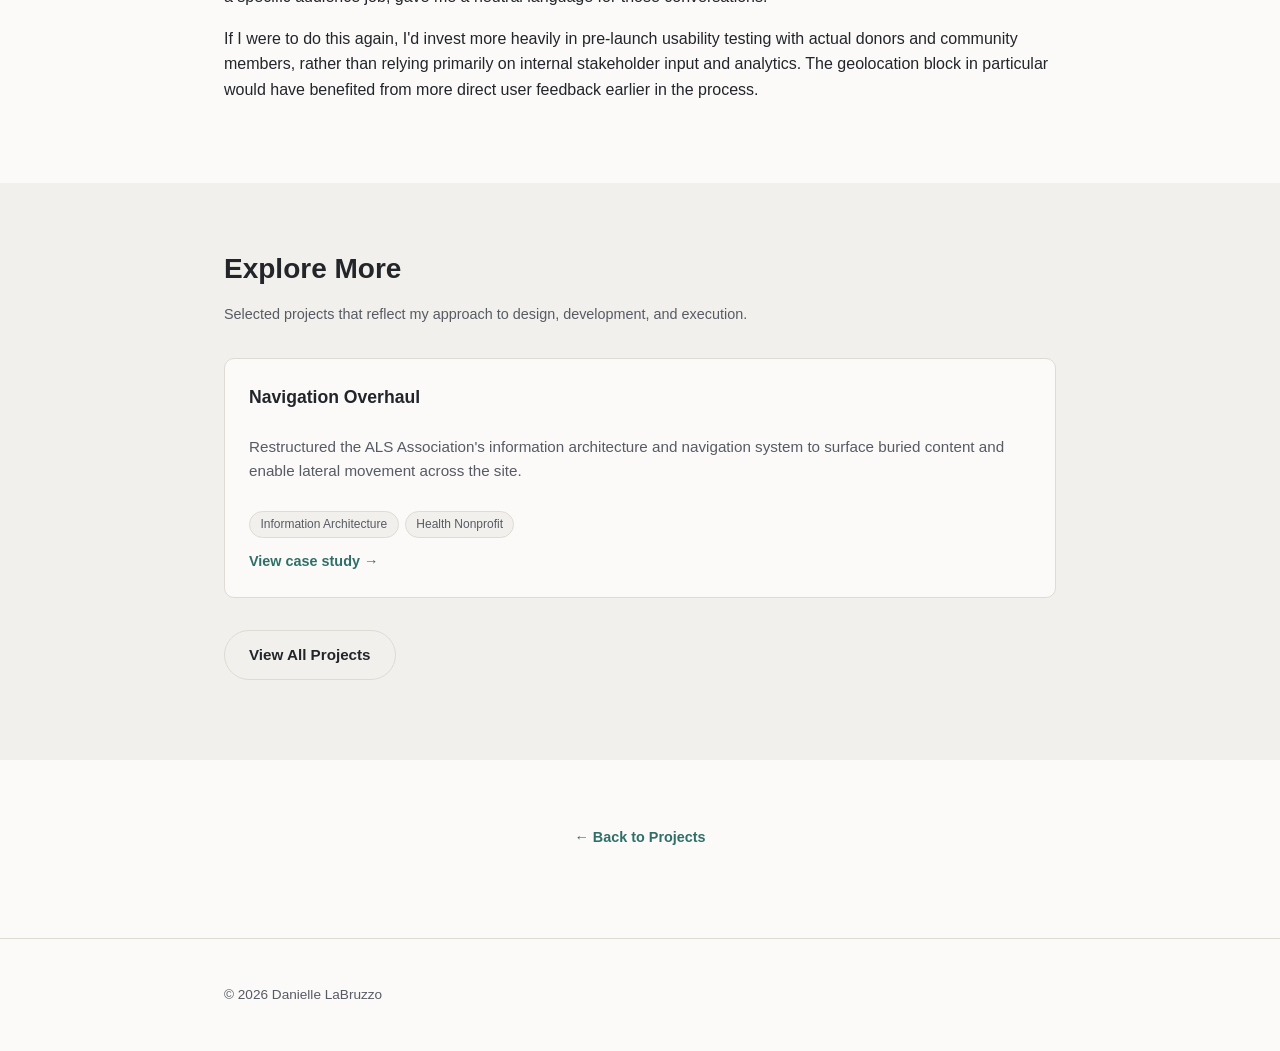
==== commit 909fe467: "Update homepage-redesign.html" ====
--- a/projects/homepage-redesign.html
+++ b/projects/homepage-redesign.html
@@ -243,7 +243,28 @@
   </section>
 
   <section class="section section-alt">
-    <div class="wrap case-footer">
+    <div class="wrap">
+      <h2>Explore More</h2>
+      <p class="section-note">Selected projects that reflect my approach to design, development, and execution.</p>
+      <div class="card-grid">
+        <article class="card">
+          <h3>Navigation Overhaul</h3>
+          <p>Restructured the ALS Association's information architecture and navigation system to surface buried content and enable lateral movement across the site.</p>
+          <div class="card-tags">
+            <span class="tag">Information Architecture</span>
+            <span class="tag">Health Nonprofit</span>
+          </div>
+          <a class="card-link" href="navigation-overhaul.html">View case study →</a>
+        </article>
+      </div>
+      <p style="margin-top: 2rem;">
+        <a class="btn btn-secondary" href="../index.html#projects">View All Projects</a>
+      </p>
+    </div>
+  </section>
+
+  <section class="section case-footer">
+    <div class="wrap">
       <a class="back-link" href="../index.html#projects">← Back to Projects</a>
     </div>
   </section>
--- a/styles.css
+++ b/styles.css
@@ -410,6 +410,22 @@
   list-style: decimal;
 }
 
+.todo-note {
+  border: 1px dashed var(--border);
+  background: var(--bg-alt);
+  padding: 0.75rem 1rem;
+  border-radius: var(--radius);
+  color: var(--text-muted);
+  font-size: 0.9rem;
+  font-style: italic;
+  margin: 0.75rem 0 1.25rem;
+}
+
+.todo-note strong {
+  font-style: normal;
+  color: var(--accent);
+}
+
 .image-placeholder {
   margin: 2rem 0 0;
 }
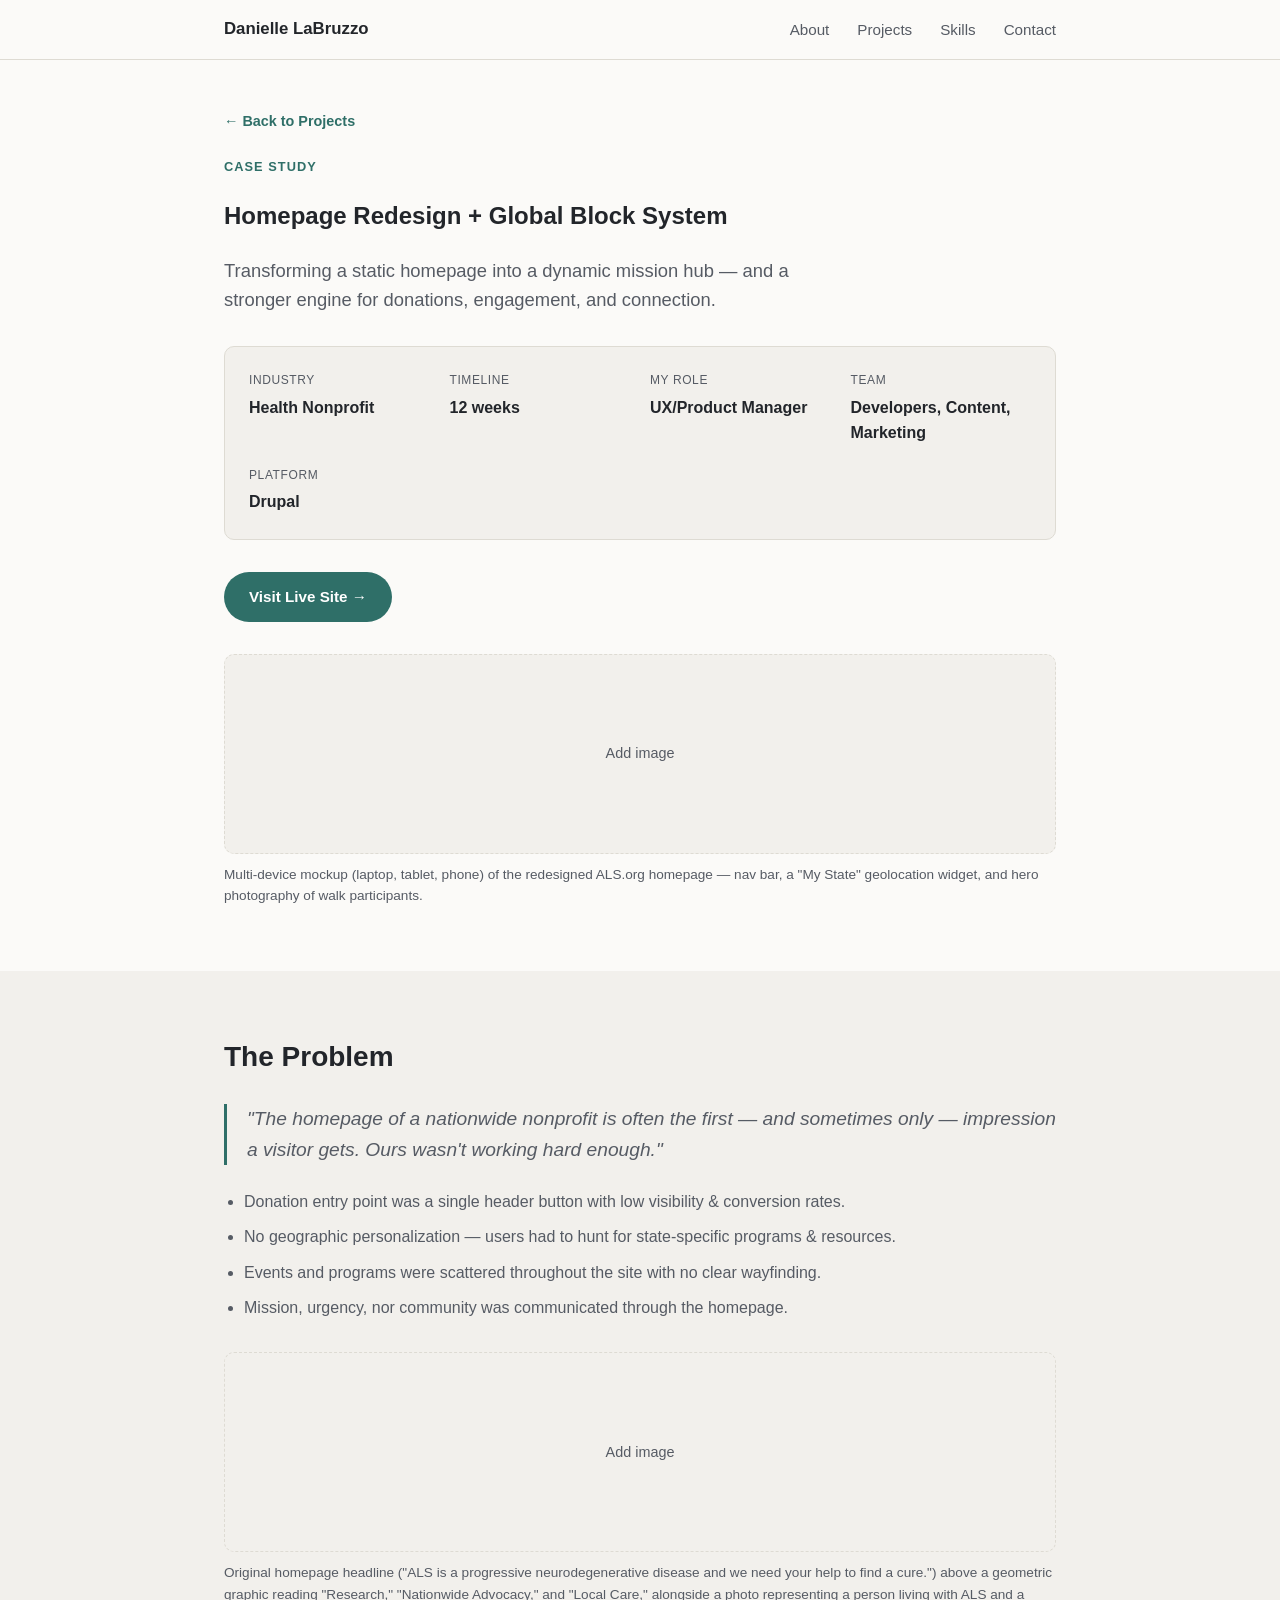
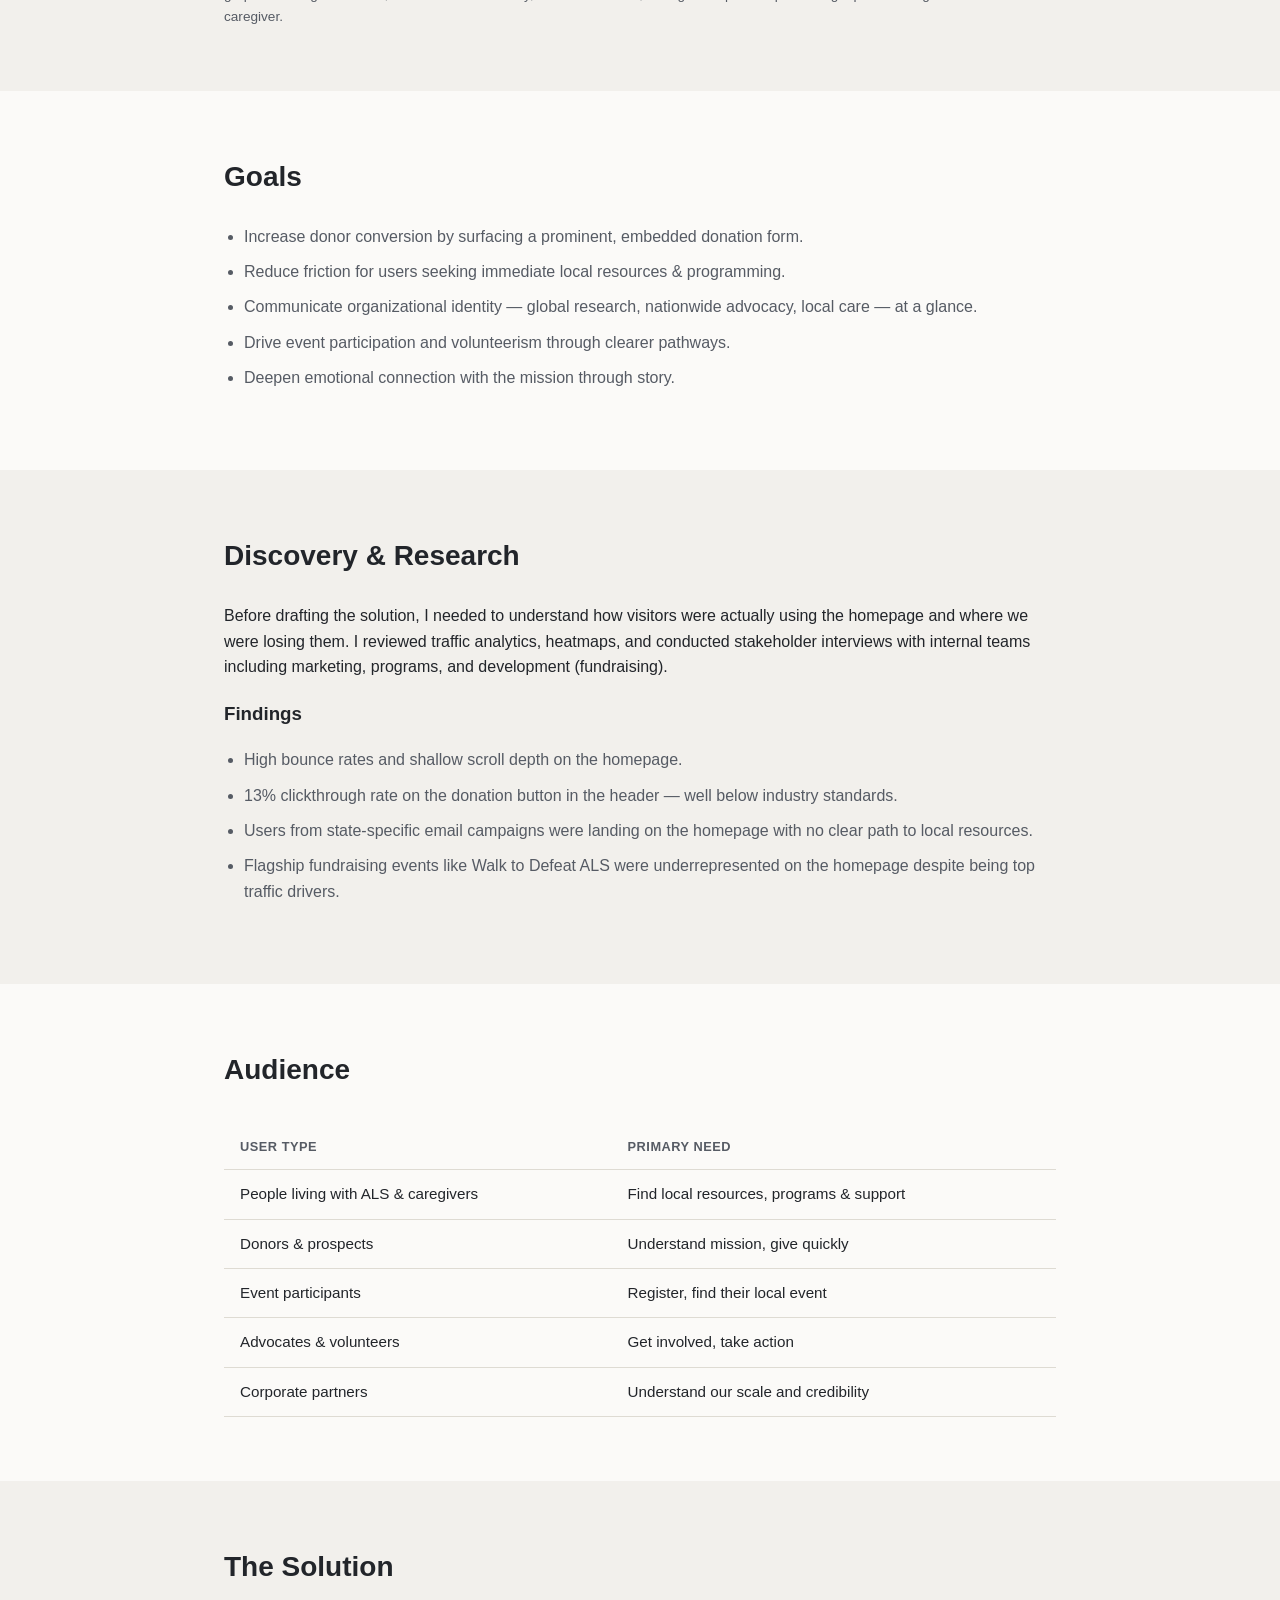
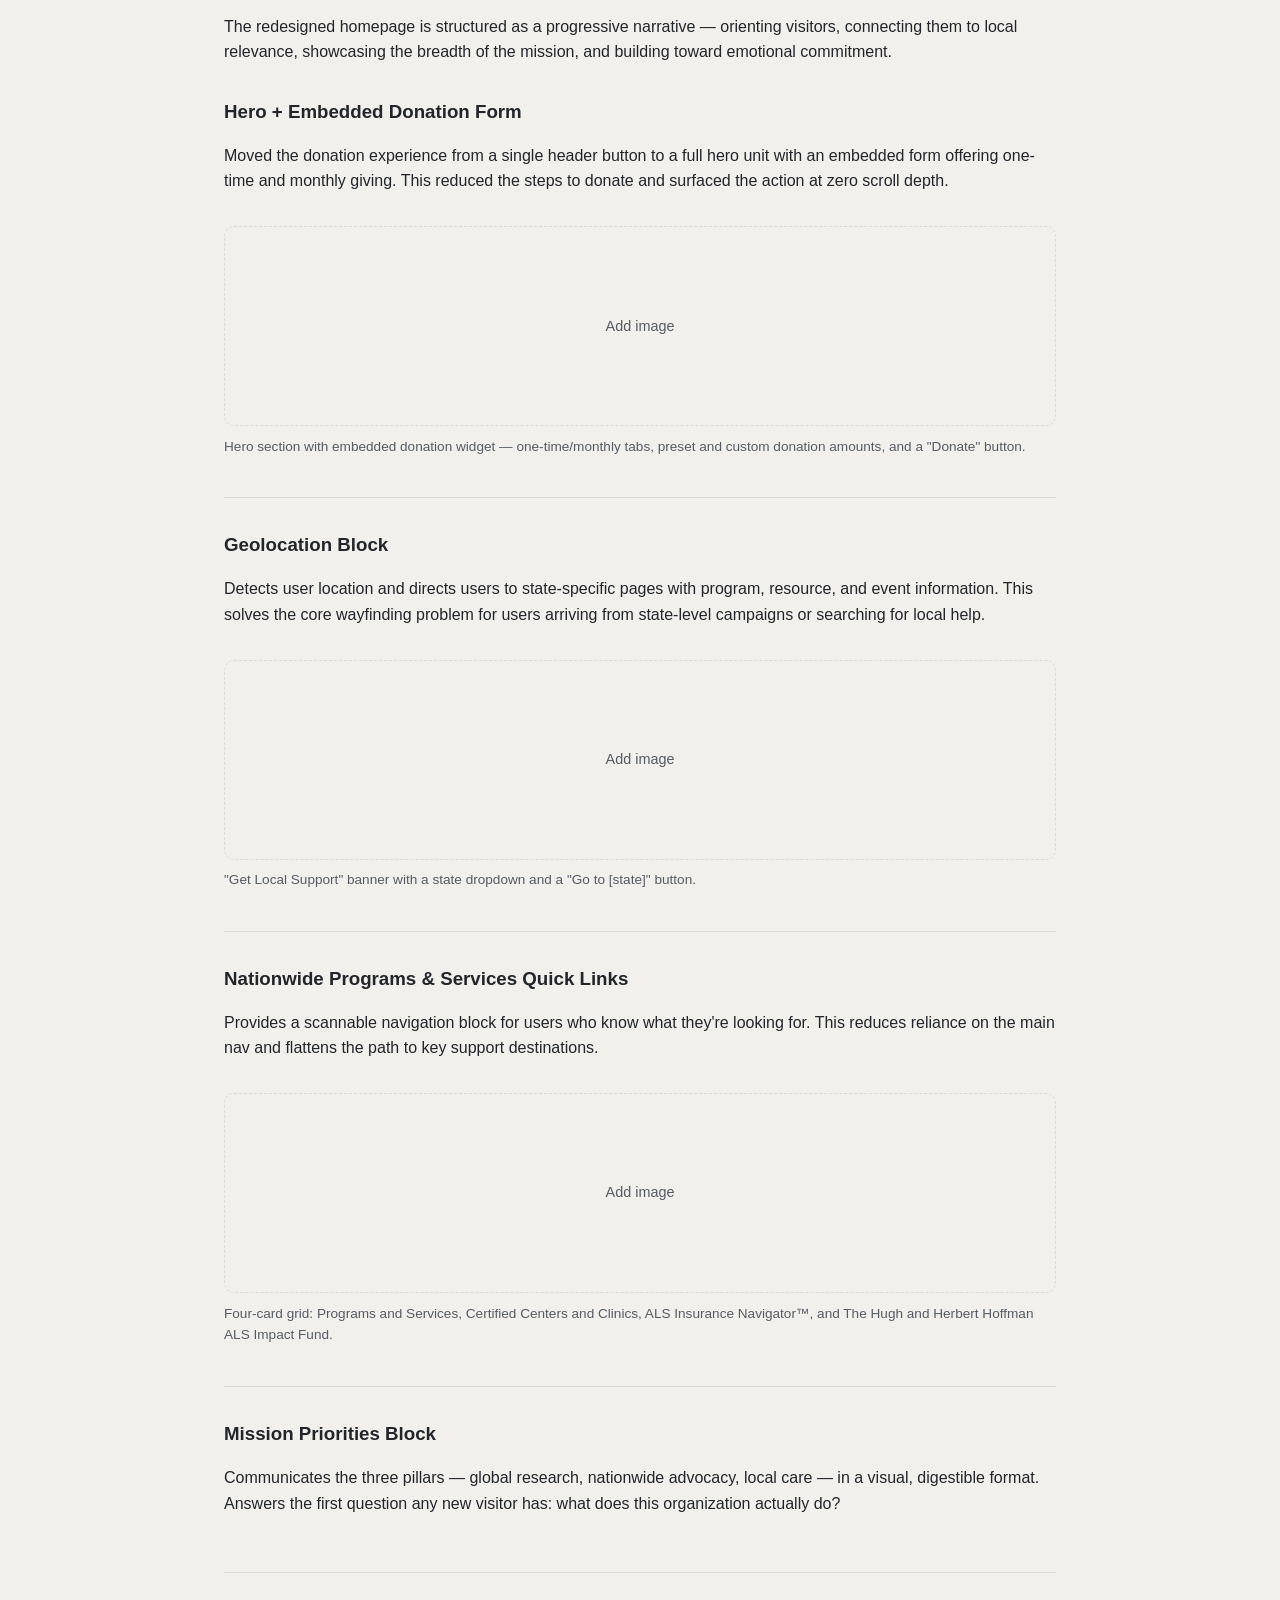
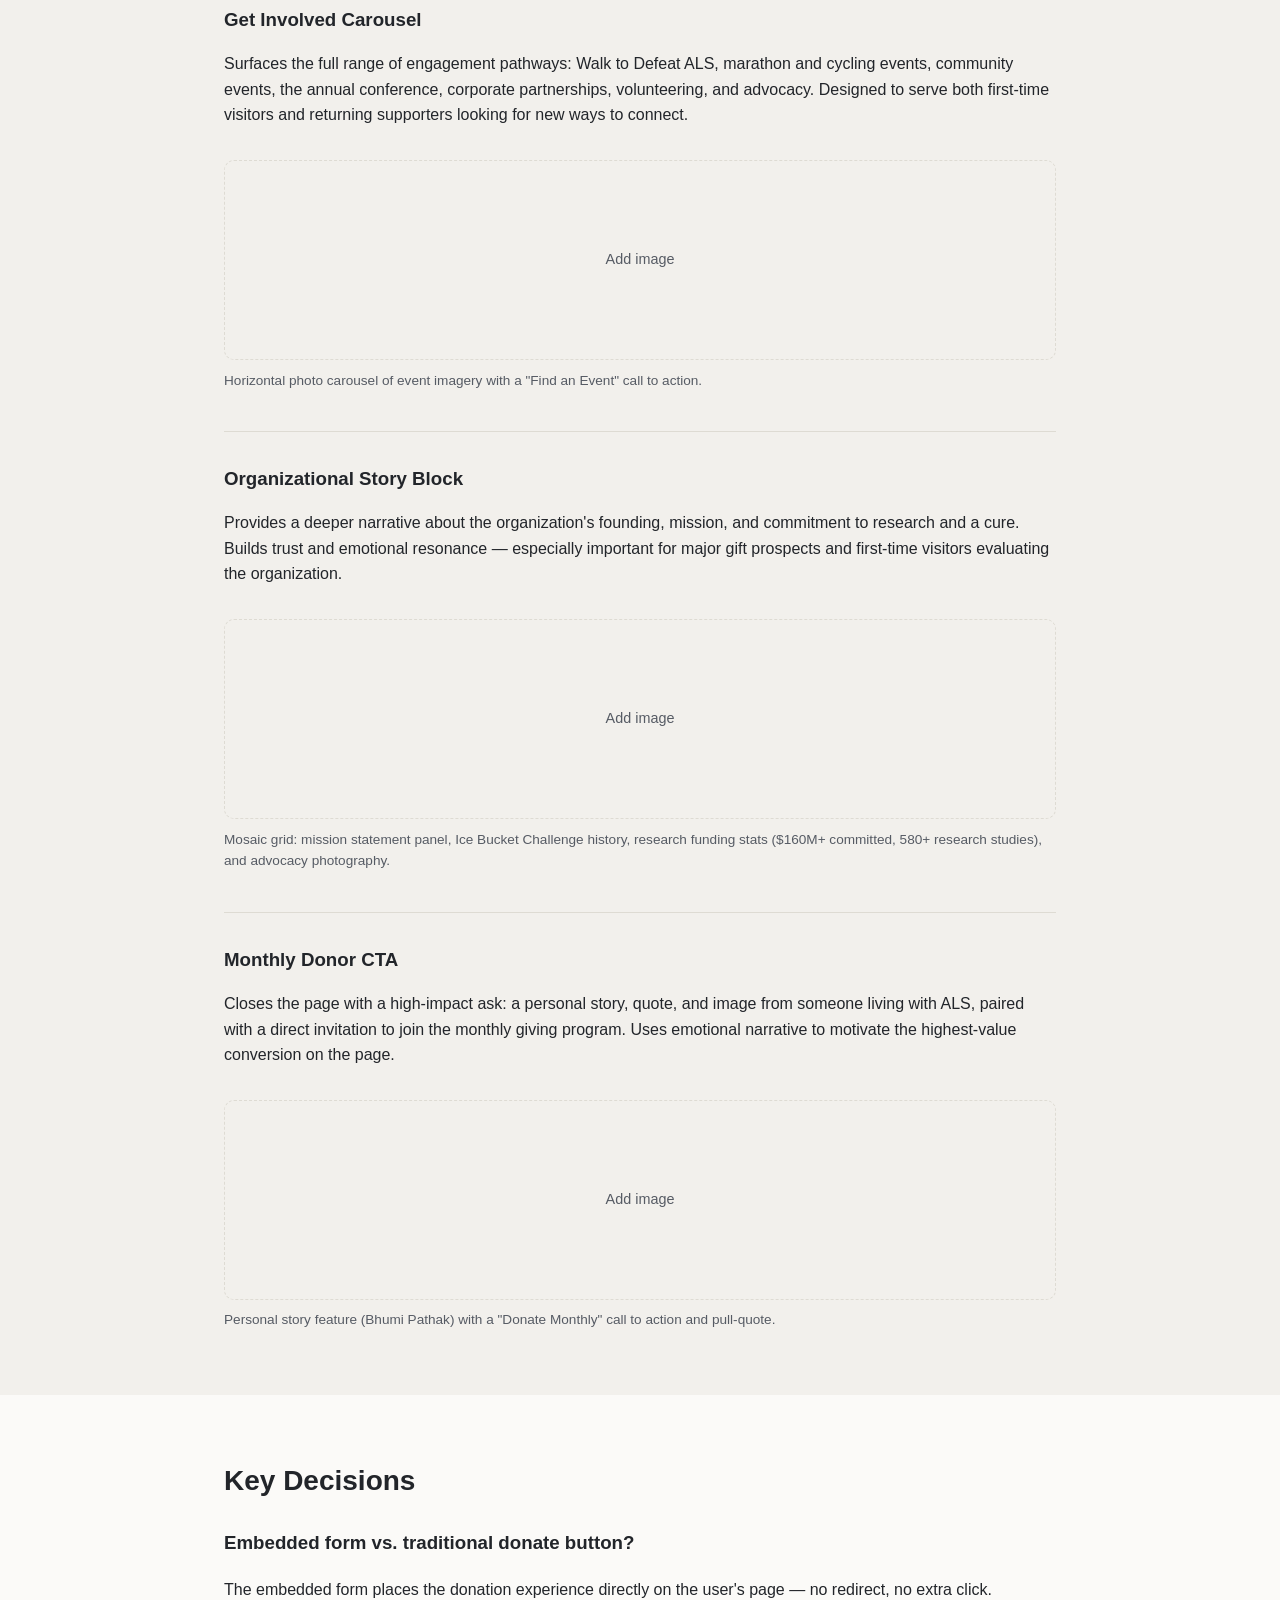
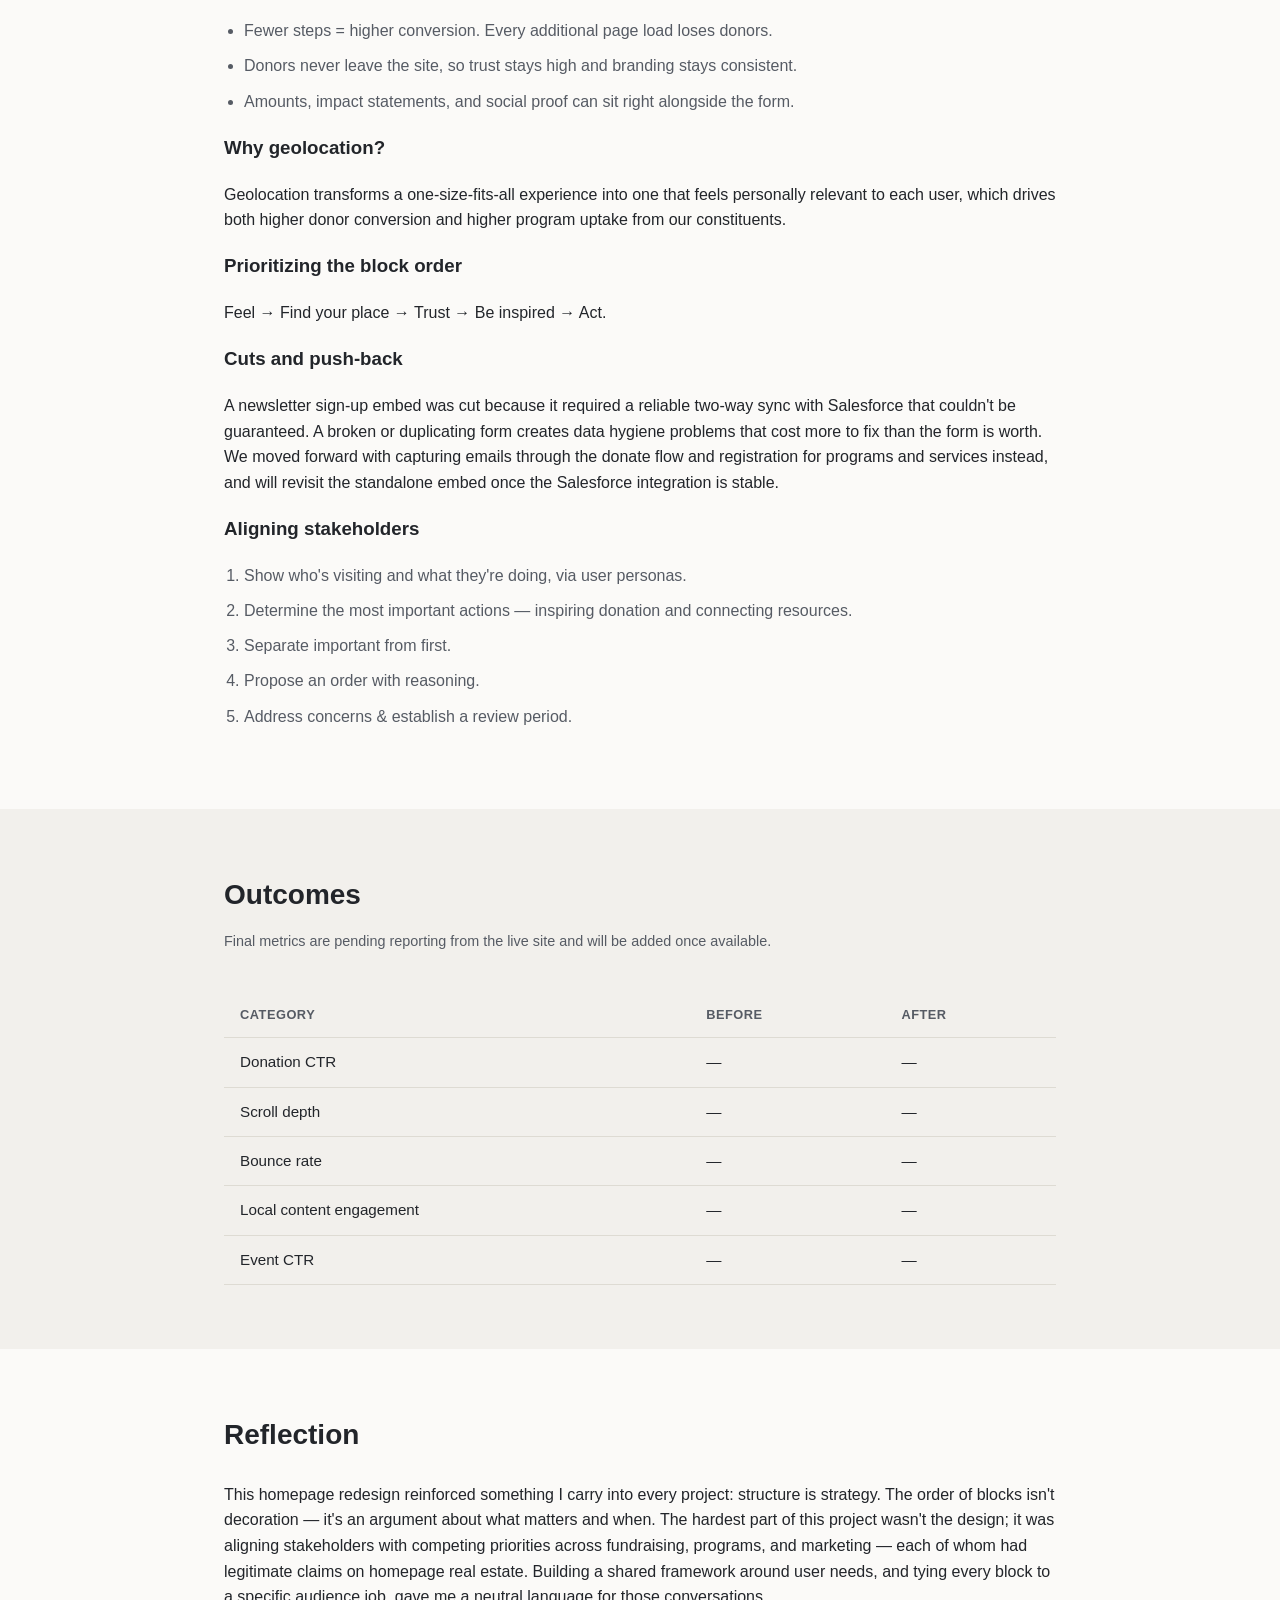
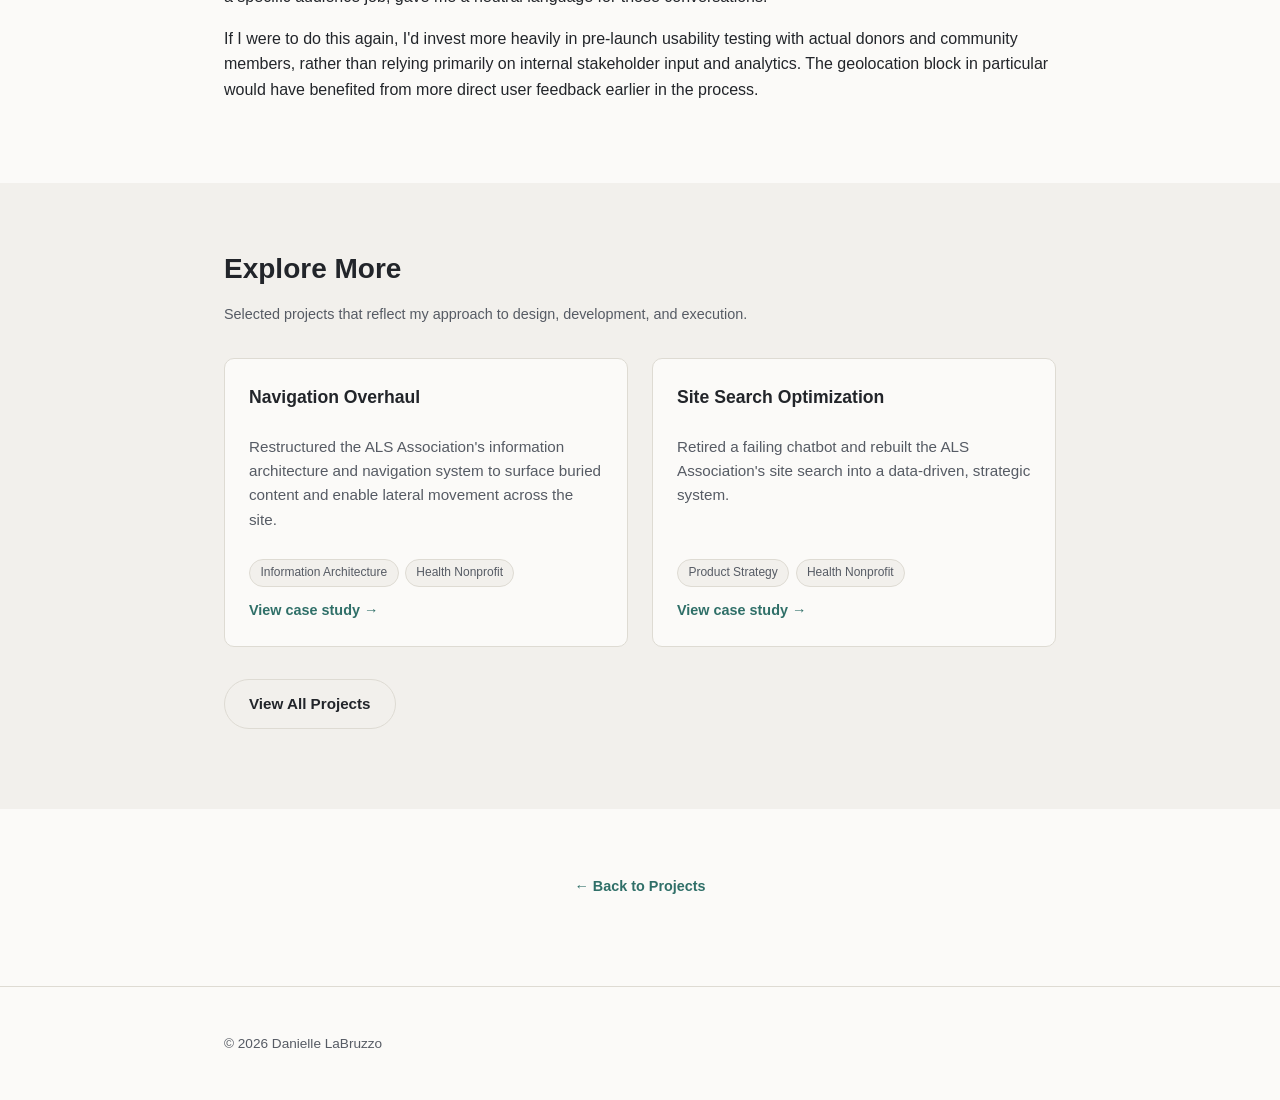
==== commit 9ddcc2b7: "Update homepage-redesign.html" ====
--- a/projects/homepage-redesign.html
+++ b/projects/homepage-redesign.html
@@ -256,6 +256,15 @@
           </div>
           <a class="card-link" href="navigation-overhaul.html">View case study →</a>
         </article>
+        <article class="card">
+          <h3>Site Search Optimization</h3>
+          <p>Retired a failing chatbot and rebuilt the ALS Association's site search into a data-driven, strategic system.</p>
+          <div class="card-tags">
+            <span class="tag">Product Strategy</span>
+            <span class="tag">Health Nonprofit</span>
+          </div>
+          <a class="card-link" href="search-optimization.html">View case study →</a>
+        </article>
       </div>
       <p style="margin-top: 2rem;">
         <a class="btn btn-secondary" href="../index.html#projects">View All Projects</a>
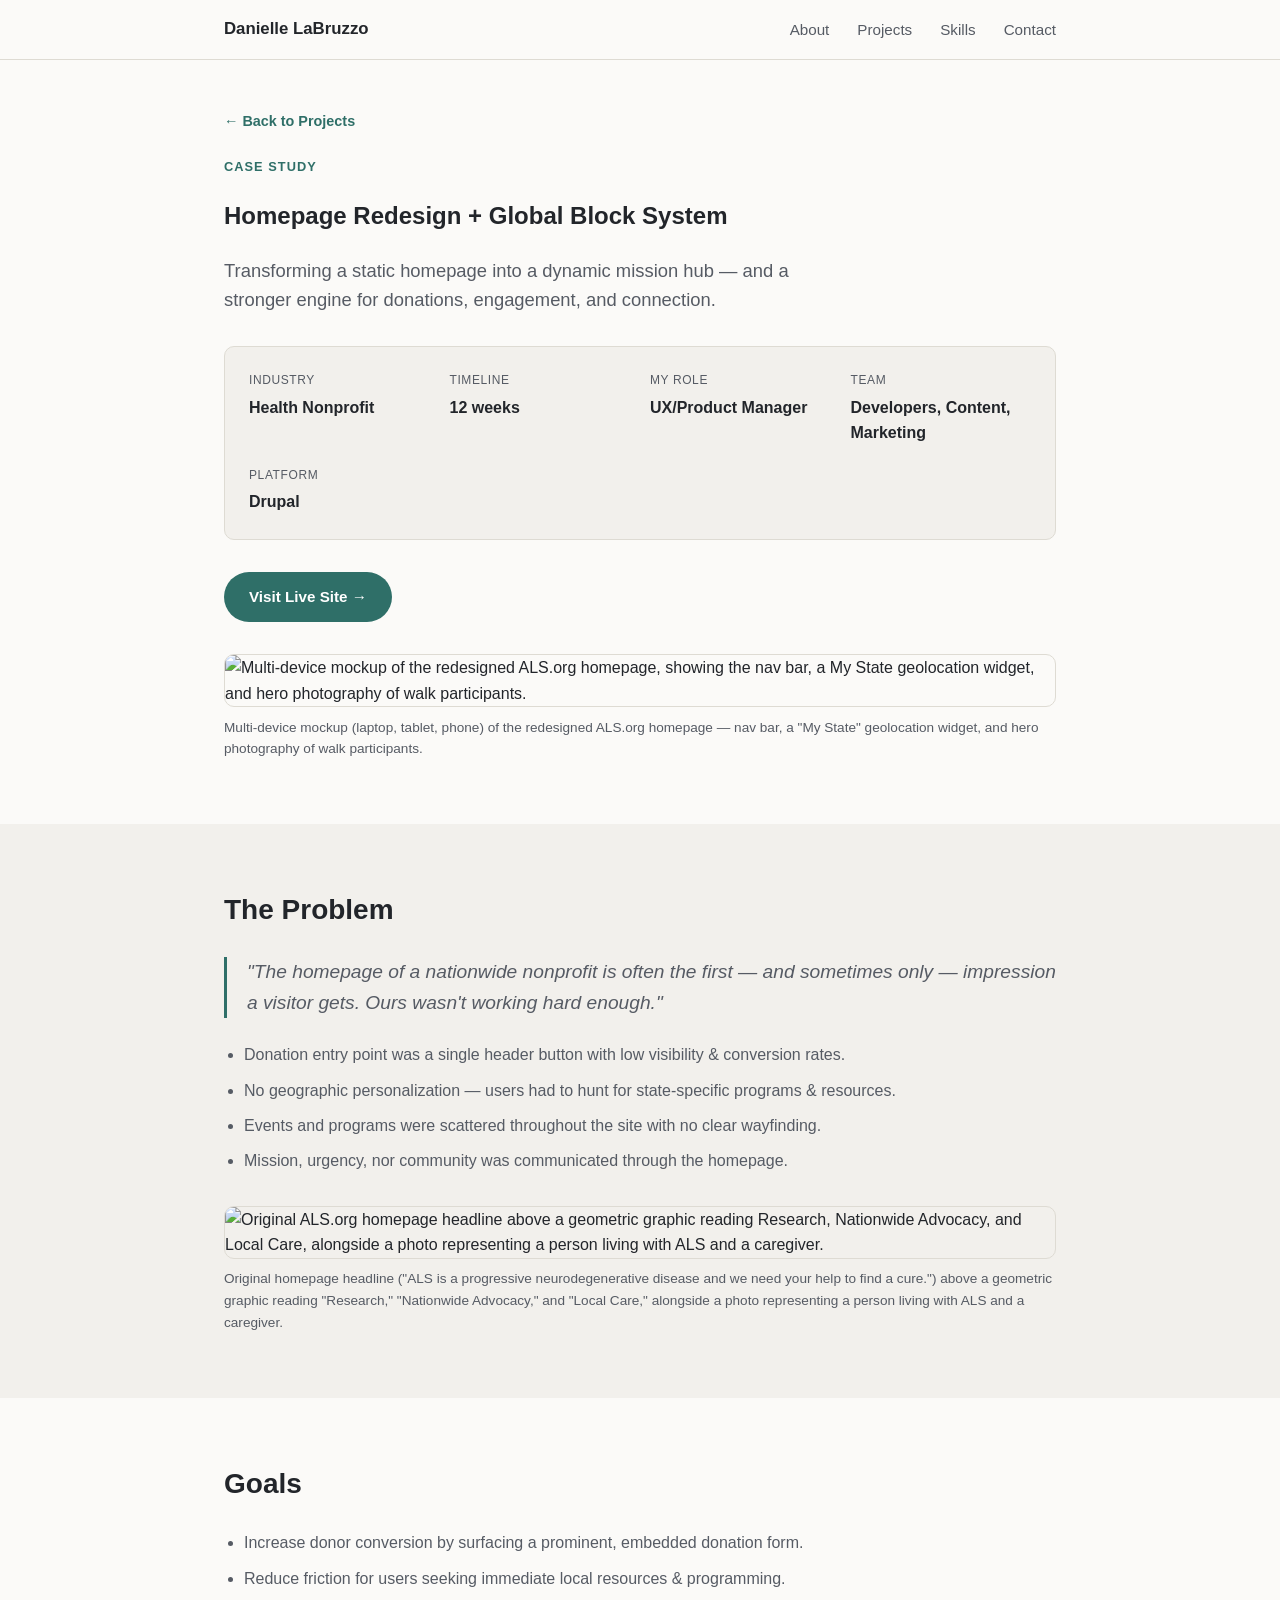
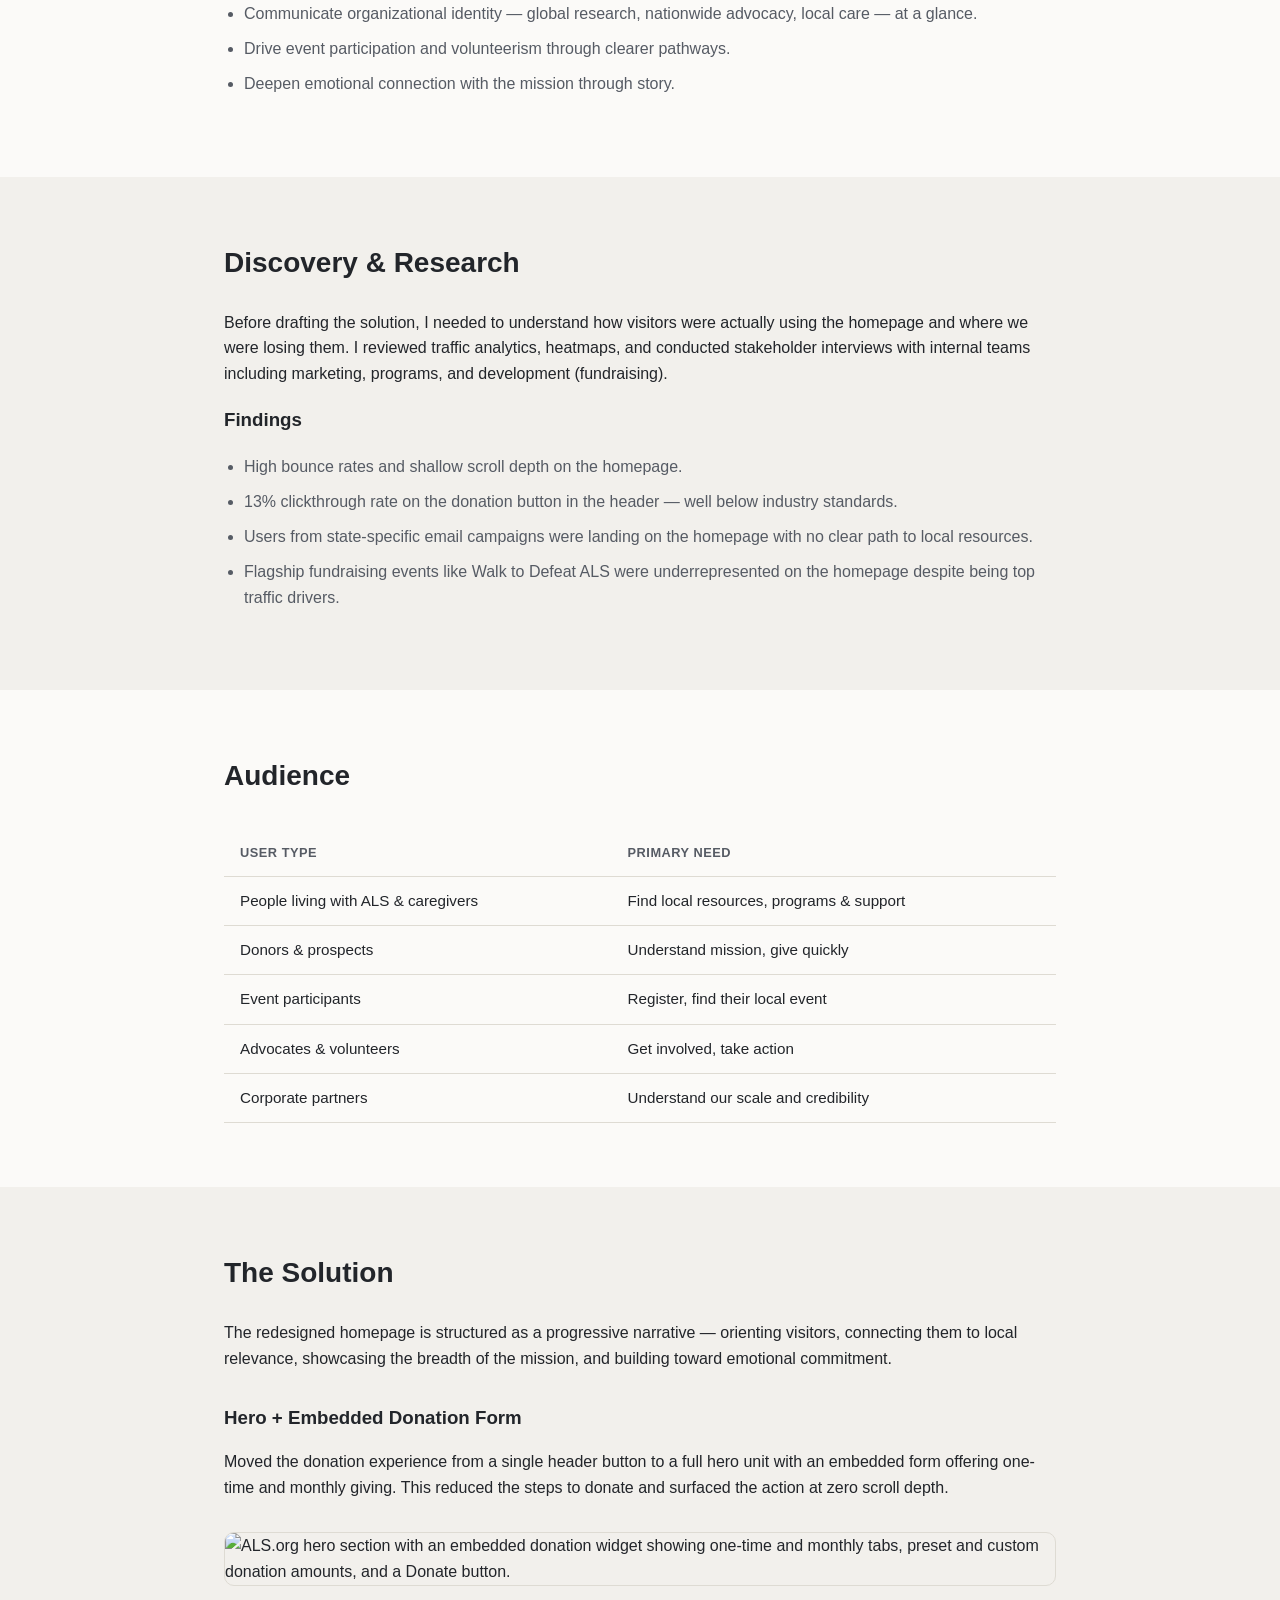
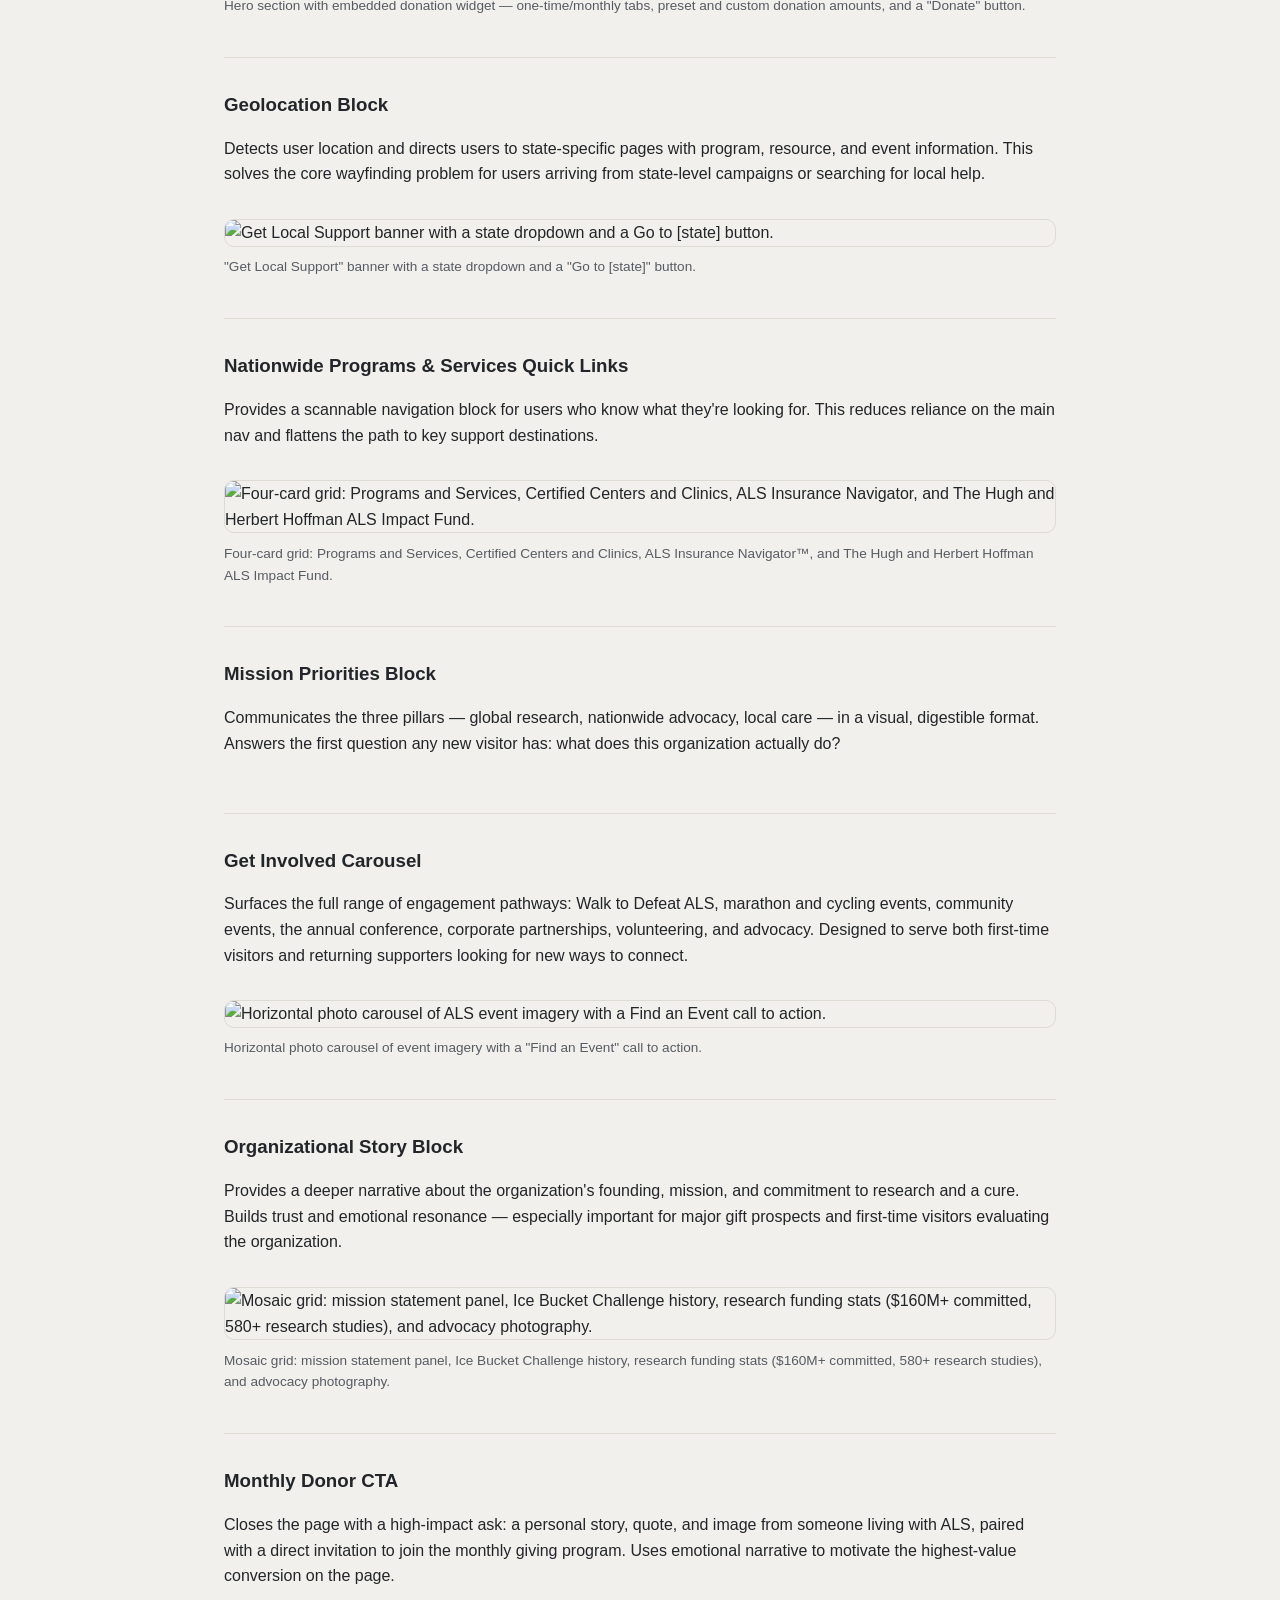
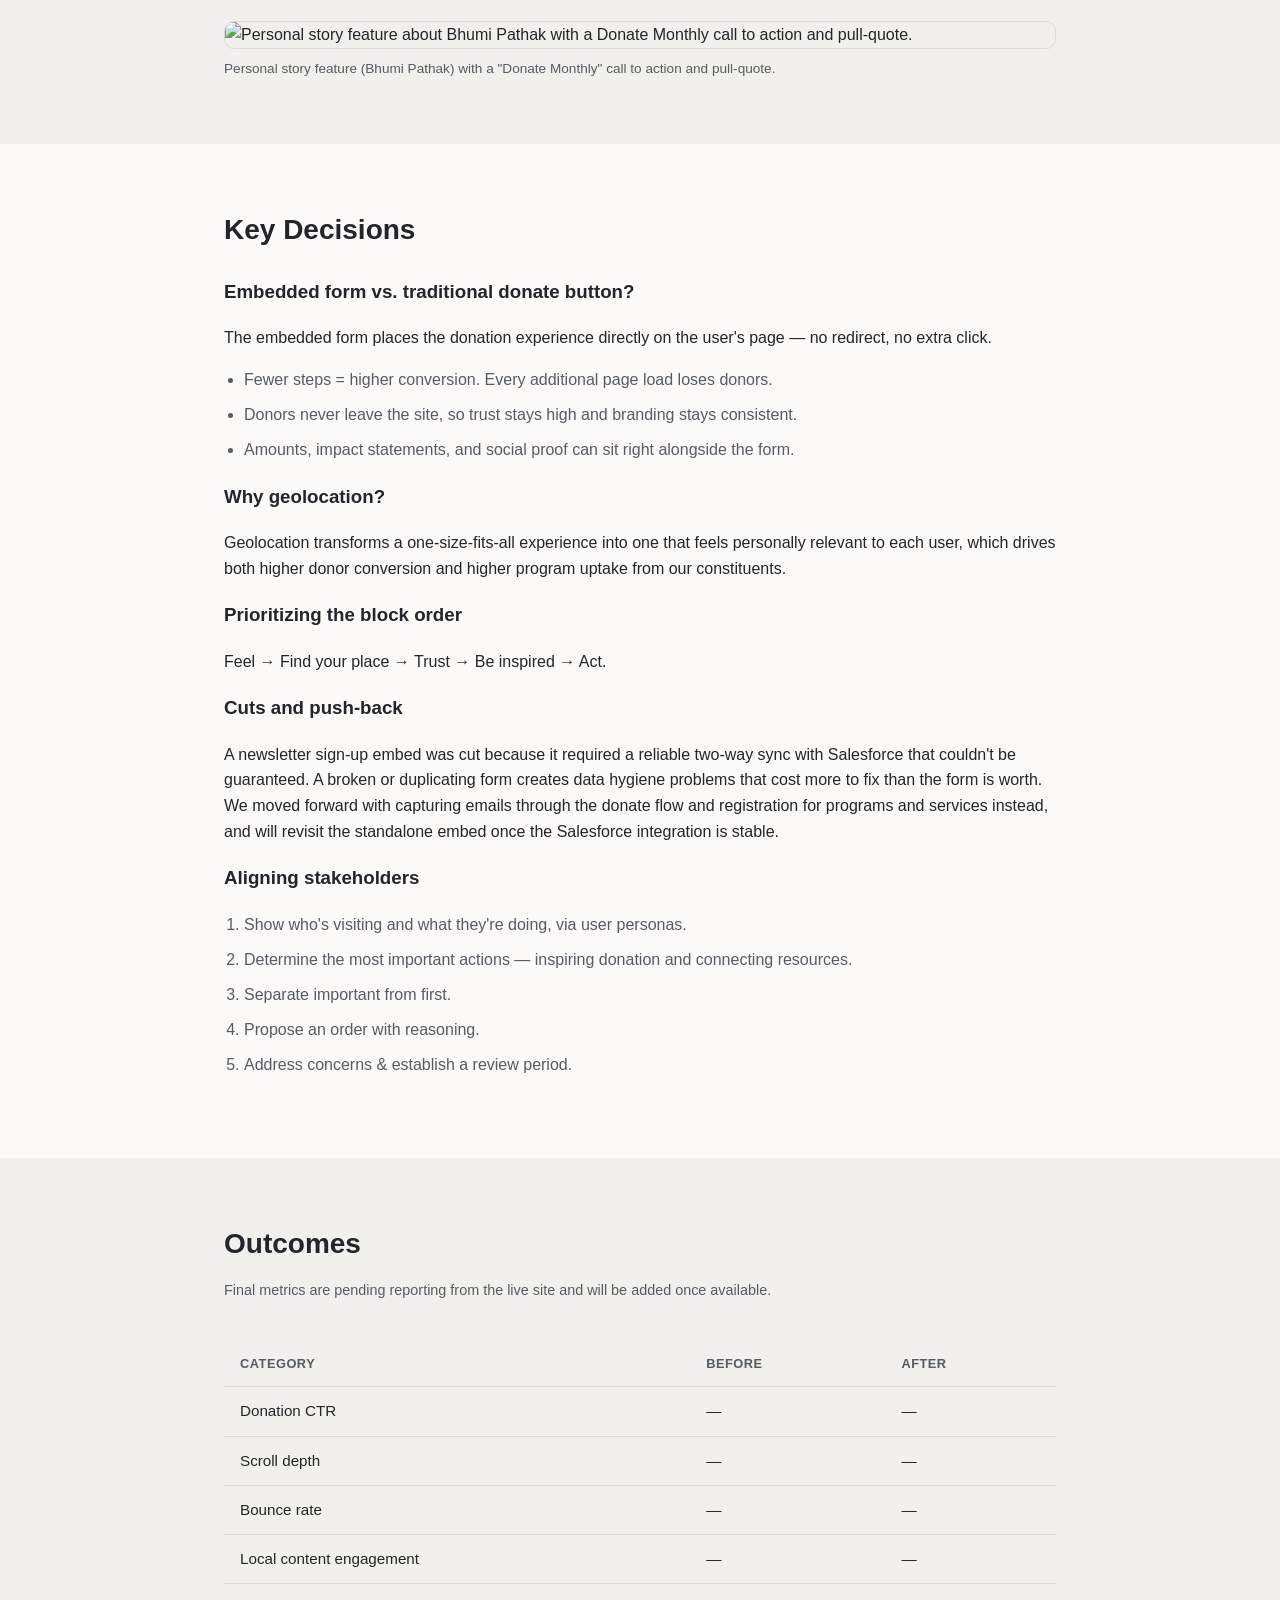
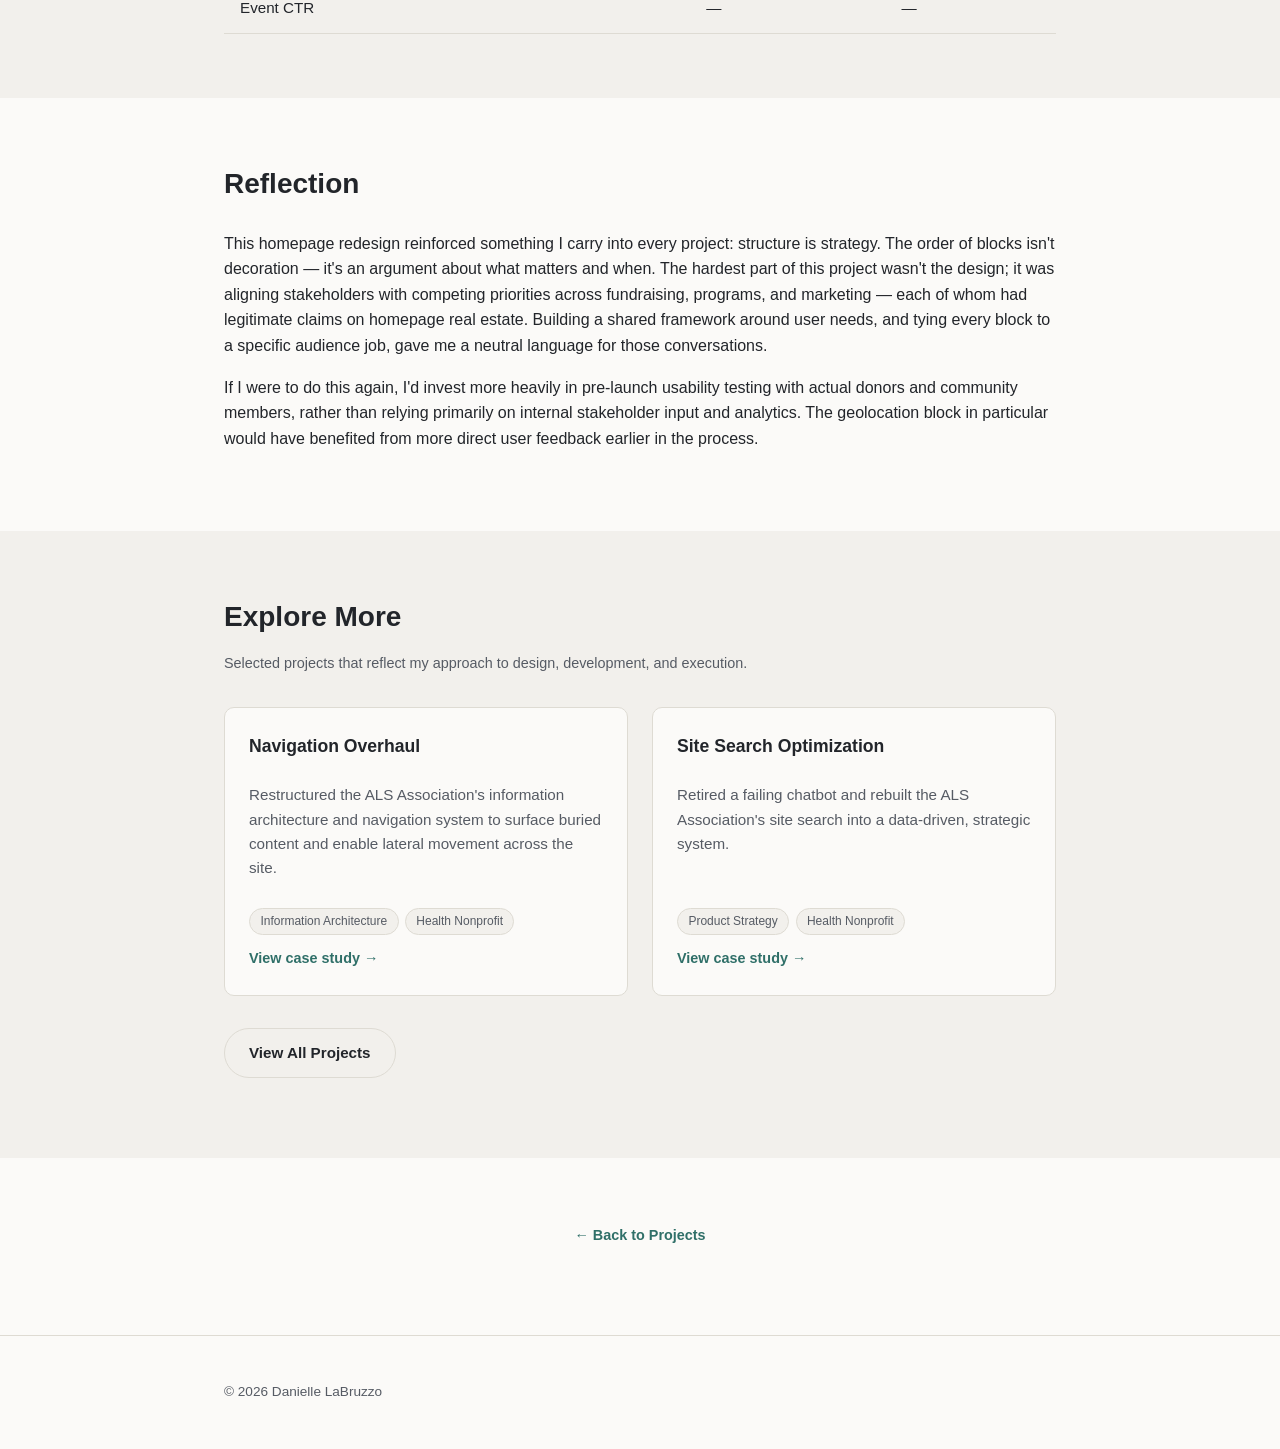
==== commit 191fa9c8: "Update homepage-redesign.html" ====
--- a/projects/homepage-redesign.html
+++ b/projects/homepage-redesign.html
@@ -49,7 +49,7 @@
       <a class="btn btn-primary" href="https://als.org" target="_blank" rel="noopener noreferrer">Visit Live Site →</a>
 
       <figure class="image-placeholder">
-        <div class="image-placeholder-box" aria-hidden="true">Add image</div>
+        <img src="../images/homepage-hero.png" alt="Multi-device mockup of the redesigned ALS.org homepage, showing the nav bar, a My State geolocation widget, and hero photography of walk participants.">
         <figcaption>Multi-device mockup (laptop, tablet, phone) of the redesigned ALS.org homepage — nav bar, a "My State" geolocation widget, and hero photography of walk participants.</figcaption>
       </figure>
     </div>
@@ -66,7 +66,7 @@
         <li>Mission, urgency, nor community was communicated through the homepage.</li>
       </ul>
       <figure class="image-placeholder">
-        <div class="image-placeholder-box" aria-hidden="true">Add image</div>
+        <img src="../images/homepage-problem.png" alt="Original ALS.org homepage headline above a geometric graphic reading Research, Nationwide Advocacy, and Local Care, alongside a photo representing a person living with ALS and a caregiver.">
         <figcaption>Original homepage headline ("ALS is a progressive neurodegenerative disease and we need your help to find a cure.") above a geometric graphic reading "Research," "Nationwide Advocacy," and "Local Care," alongside a photo representing a person living with ALS and a caregiver.</figcaption>
       </figure>
     </div>
@@ -129,7 +129,7 @@
           <h3>Hero + Embedded Donation Form</h3>
           <p>Moved the donation experience from a single header button to a full hero unit with an embedded form offering one-time and monthly giving. This reduced the steps to donate and surfaced the action at zero scroll depth.</p>
           <figure class="image-placeholder">
-            <div class="image-placeholder-box" aria-hidden="true">Add image</div>
+            <img src="../images/homepage-hero-donation.png" alt="ALS.org hero section with an embedded donation widget showing one-time and monthly tabs, preset and custom donation amounts, and a Donate button.">
             <figcaption>Hero section with embedded donation widget — one-time/monthly tabs, preset and custom donation amounts, and a "Donate" button.</figcaption>
           </figure>
         </li>
@@ -137,7 +137,7 @@
           <h3>Geolocation Block</h3>
           <p>Detects user location and directs users to state-specific pages with program, resource, and event information. This solves the core wayfinding problem for users arriving from state-level campaigns or searching for local help.</p>
           <figure class="image-placeholder">
-            <div class="image-placeholder-box" aria-hidden="true">Add image</div>
+            <img src="../images/homepage-geolocation.png" alt="Get Local Support banner with a state dropdown and a Go to [state] button.">
             <figcaption>"Get Local Support" banner with a state dropdown and a "Go to [state]" button.</figcaption>
           </figure>
         </li>
@@ -145,7 +145,7 @@
           <h3>Nationwide Programs &amp; Services Quick Links</h3>
           <p>Provides a scannable navigation block for users who know what they're looking for. This reduces reliance on the main nav and flattens the path to key support destinations.</p>
           <figure class="image-placeholder">
-            <div class="image-placeholder-box" aria-hidden="true">Add image</div>
+            <img src="../images/homepage-quicklinks.png" alt="Four-card grid: Programs and Services, Certified Centers and Clinics, ALS Insurance Navigator, and The Hugh and Herbert Hoffman ALS Impact Fund.">
             <figcaption>Four-card grid: Programs and Services, Certified Centers and Clinics, ALS Insurance Navigator™, and The Hugh and Herbert Hoffman ALS Impact Fund.</figcaption>
           </figure>
         </li>
@@ -157,7 +157,7 @@
           <h3>Get Involved Carousel</h3>
           <p>Surfaces the full range of engagement pathways: Walk to Defeat ALS, marathon and cycling events, community events, the annual conference, corporate partnerships, volunteering, and advocacy. Designed to serve both first-time visitors and returning supporters looking for new ways to connect.</p>
           <figure class="image-placeholder">
-            <div class="image-placeholder-box" aria-hidden="true">Add image</div>
+            <img src="../images/homepage-carousel.png" alt="Horizontal photo carousel of ALS event imagery with a Find an Event call to action.">
             <figcaption>Horizontal photo carousel of event imagery with a "Find an Event" call to action.</figcaption>
           </figure>
         </li>
@@ -165,7 +165,7 @@
           <h3>Organizational Story Block</h3>
           <p>Provides a deeper narrative about the organization's founding, mission, and commitment to research and a cure. Builds trust and emotional resonance — especially important for major gift prospects and first-time visitors evaluating the organization.</p>
           <figure class="image-placeholder">
-            <div class="image-placeholder-box" aria-hidden="true">Add image</div>
+            <img src="../images/homepage-orgstory.png" alt="Mosaic grid: mission statement panel, Ice Bucket Challenge history, research funding stats ($160M+ committed, 580+ research studies), and advocacy photography.">
             <figcaption>Mosaic grid: mission statement panel, Ice Bucket Challenge history, research funding stats ($160M+ committed, 580+ research studies), and advocacy photography.</figcaption>
           </figure>
         </li>
@@ -173,7 +173,7 @@
           <h3>Monthly Donor CTA</h3>
           <p>Closes the page with a high-impact ask: a personal story, quote, and image from someone living with ALS, paired with a direct invitation to join the monthly giving program. Uses emotional narrative to motivate the highest-value conversion on the page.</p>
           <figure class="image-placeholder">
-            <div class="image-placeholder-box" aria-hidden="true">Add image</div>
+            <img src="../images/homepage-monthlydonor.png" alt="Personal story feature about Bhumi Pathak with a Donate Monthly call to action and pull-quote.">
             <figcaption>Personal story feature (Bhumi Pathak) with a "Donate Monthly" call to action and pull-quote.</figcaption>
           </figure>
         </li>
--- a/styles.css
+++ b/styles.css
@@ -448,6 +448,13 @@
   margin-top: 0.6rem;
 }
 
+.image-placeholder img {
+  display: block;
+  width: 100%;
+  border-radius: var(--radius);
+  border: 1px solid var(--border);
+}
+
 .block-list {
   list-style: none;
   padding: 0;
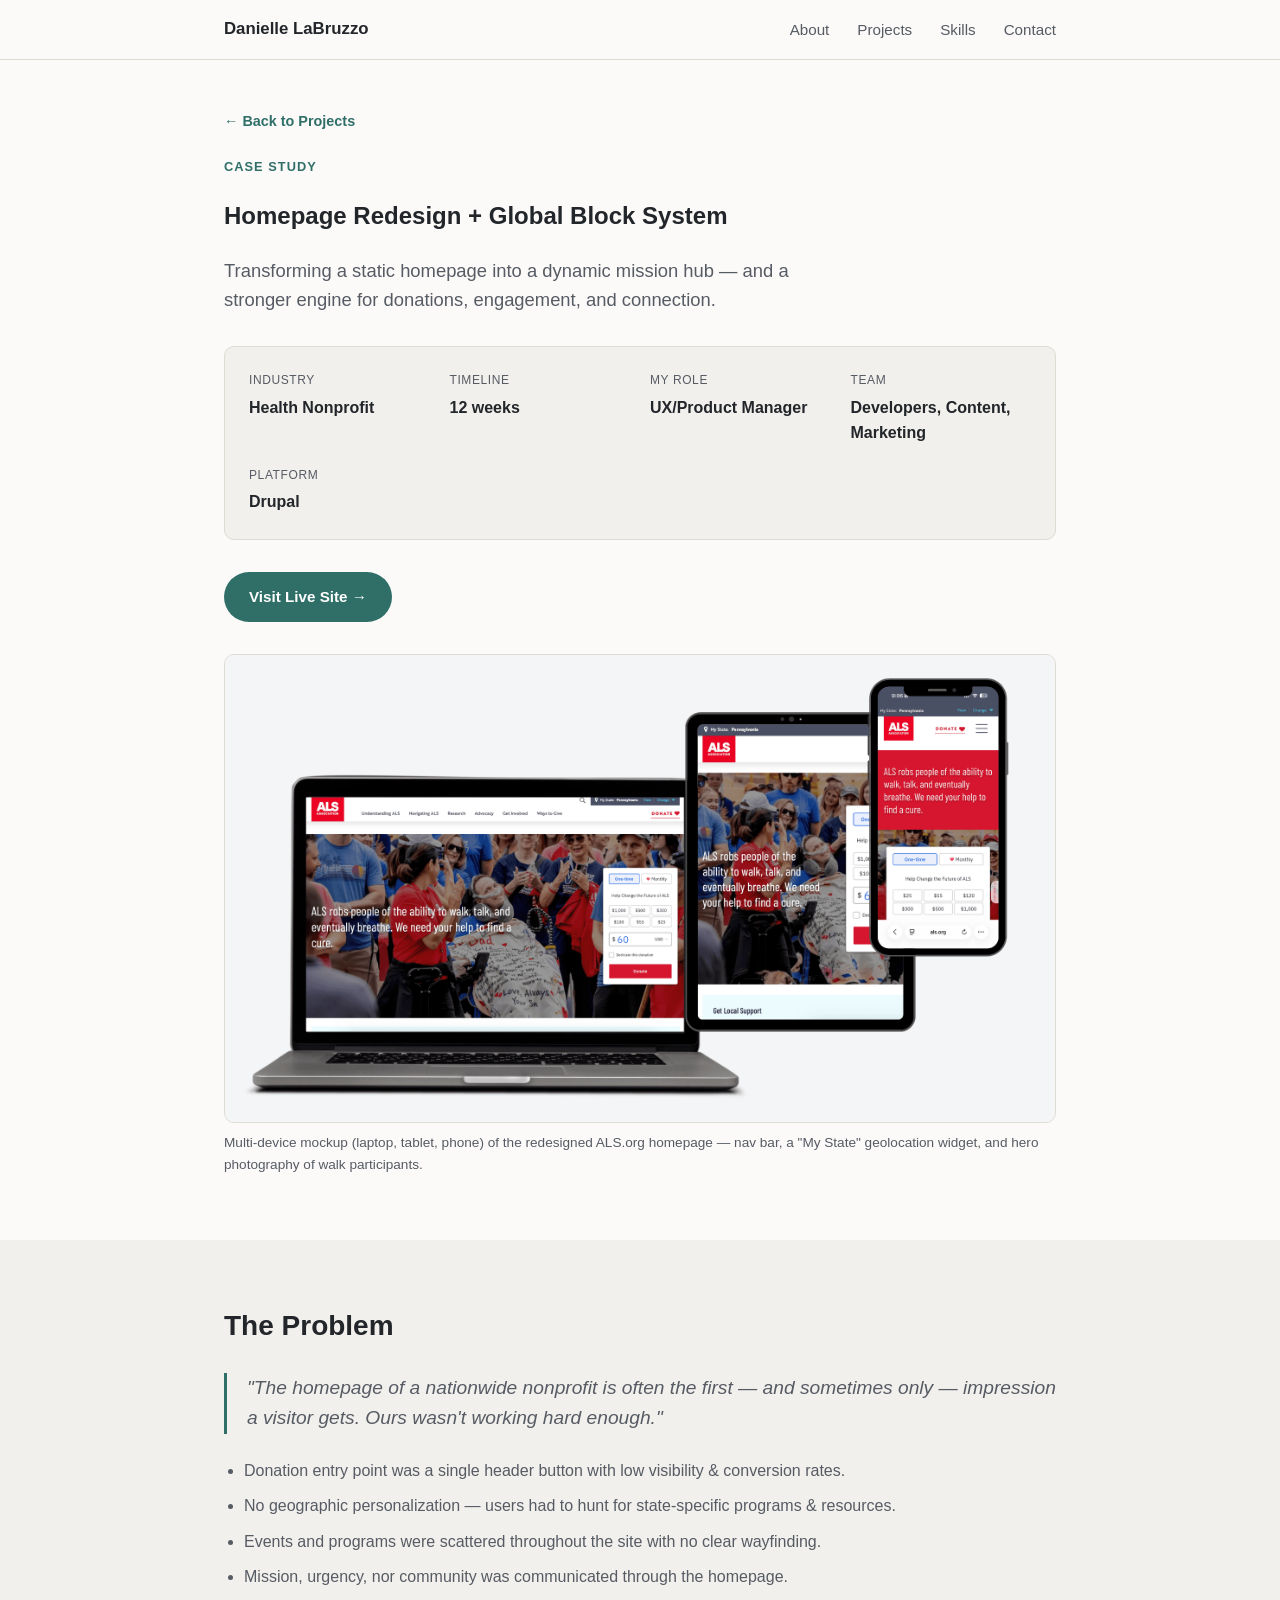
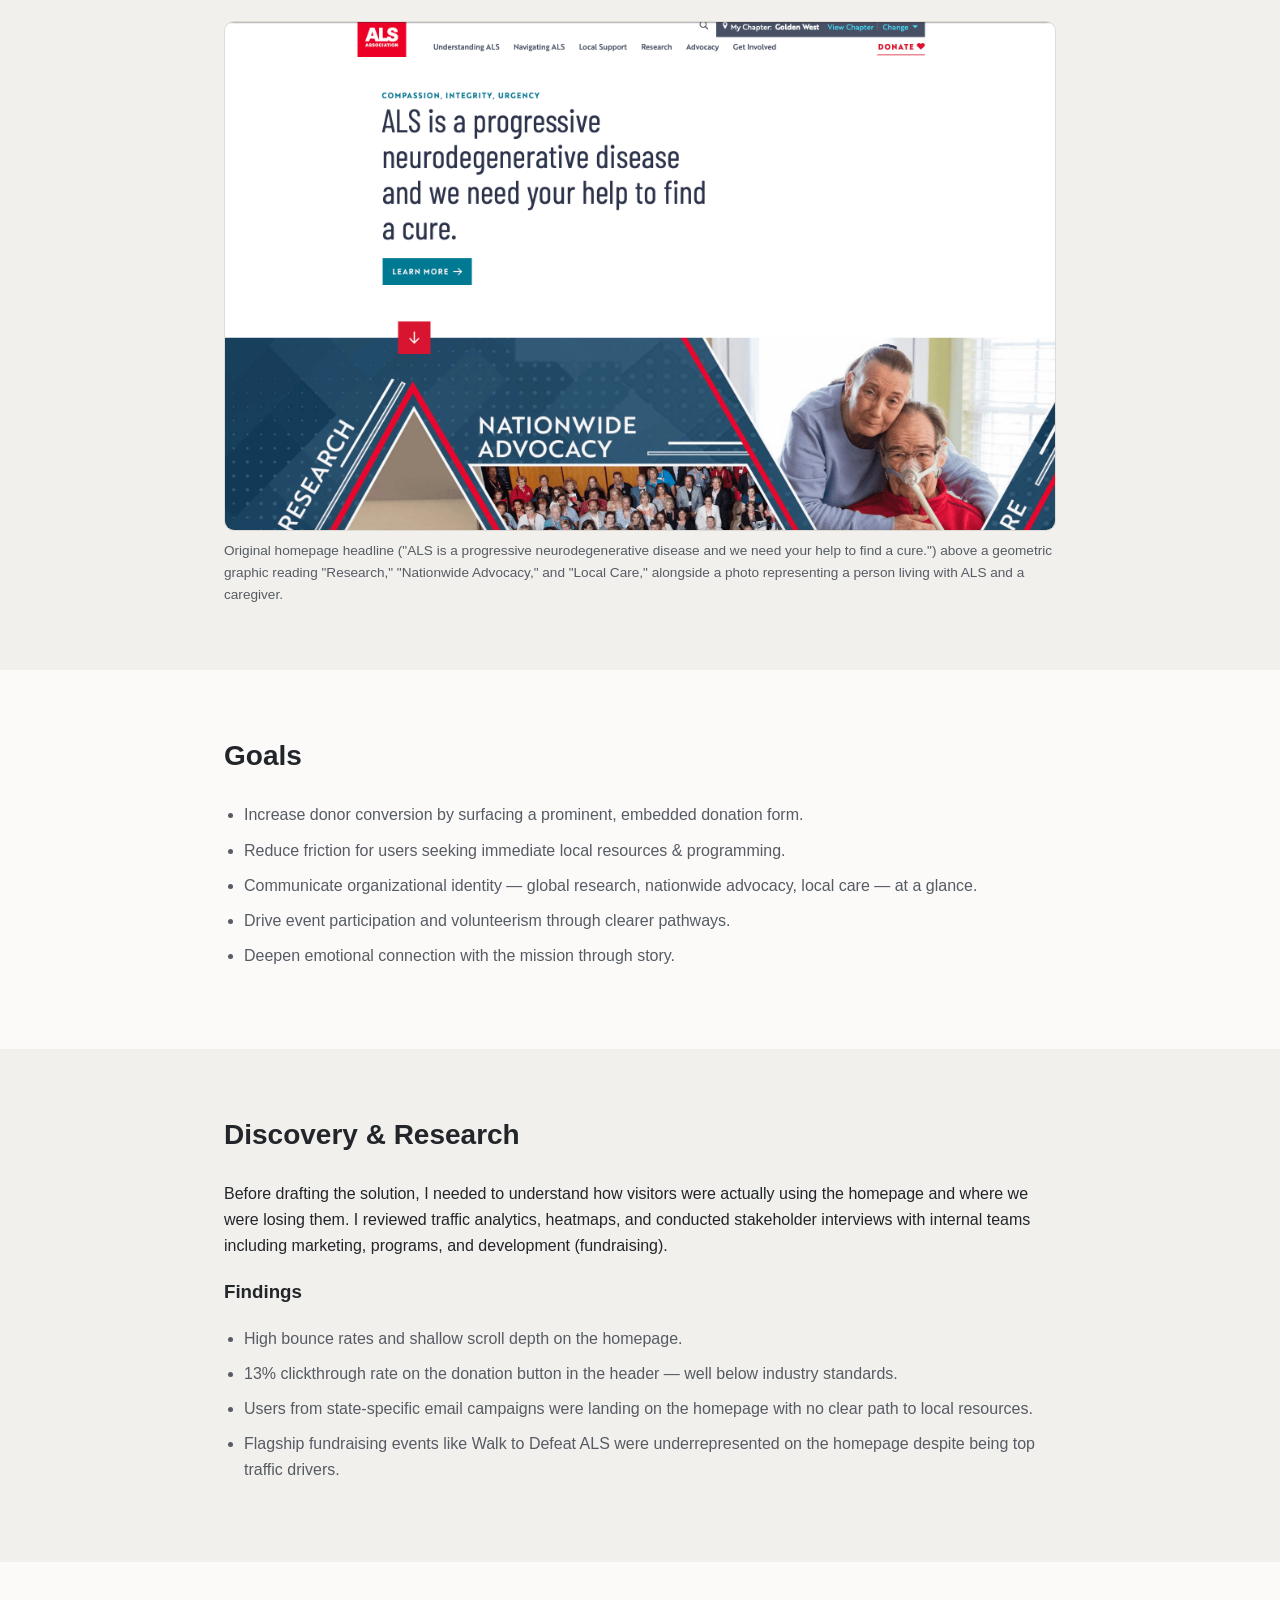
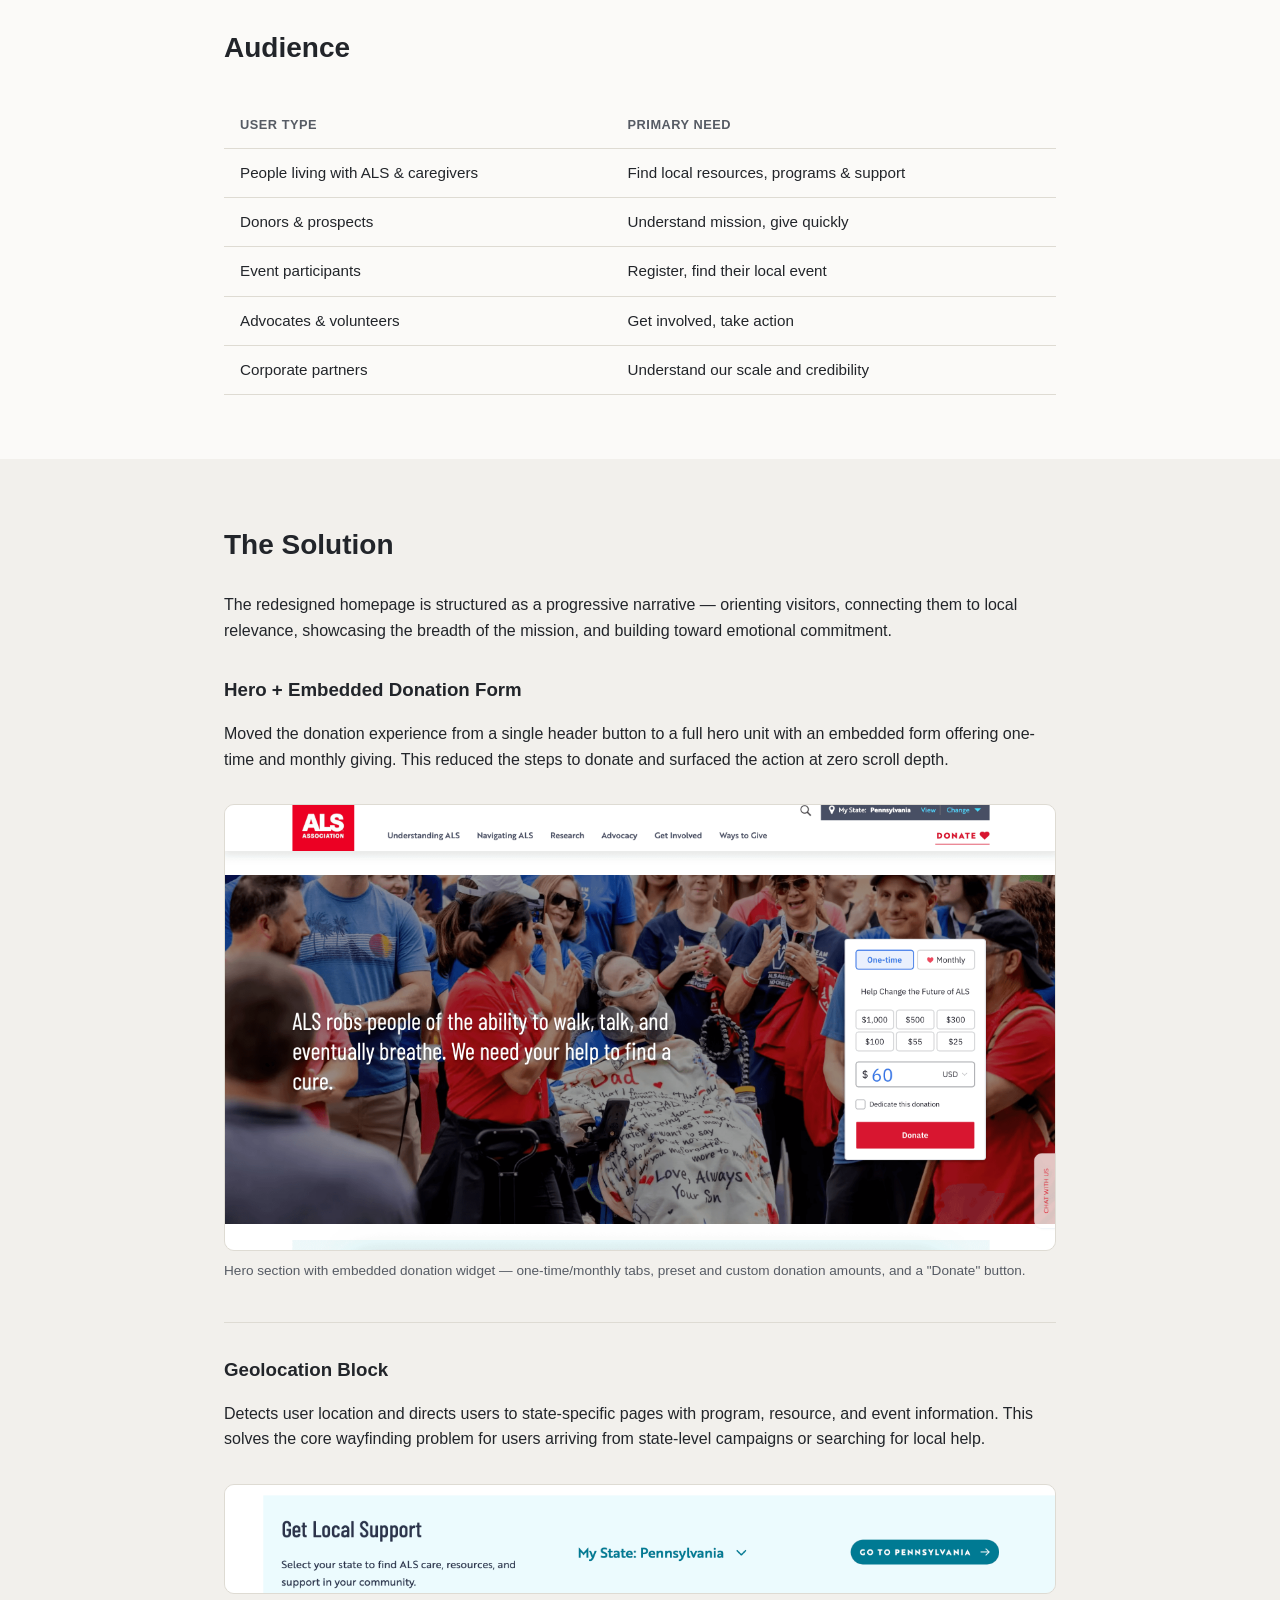
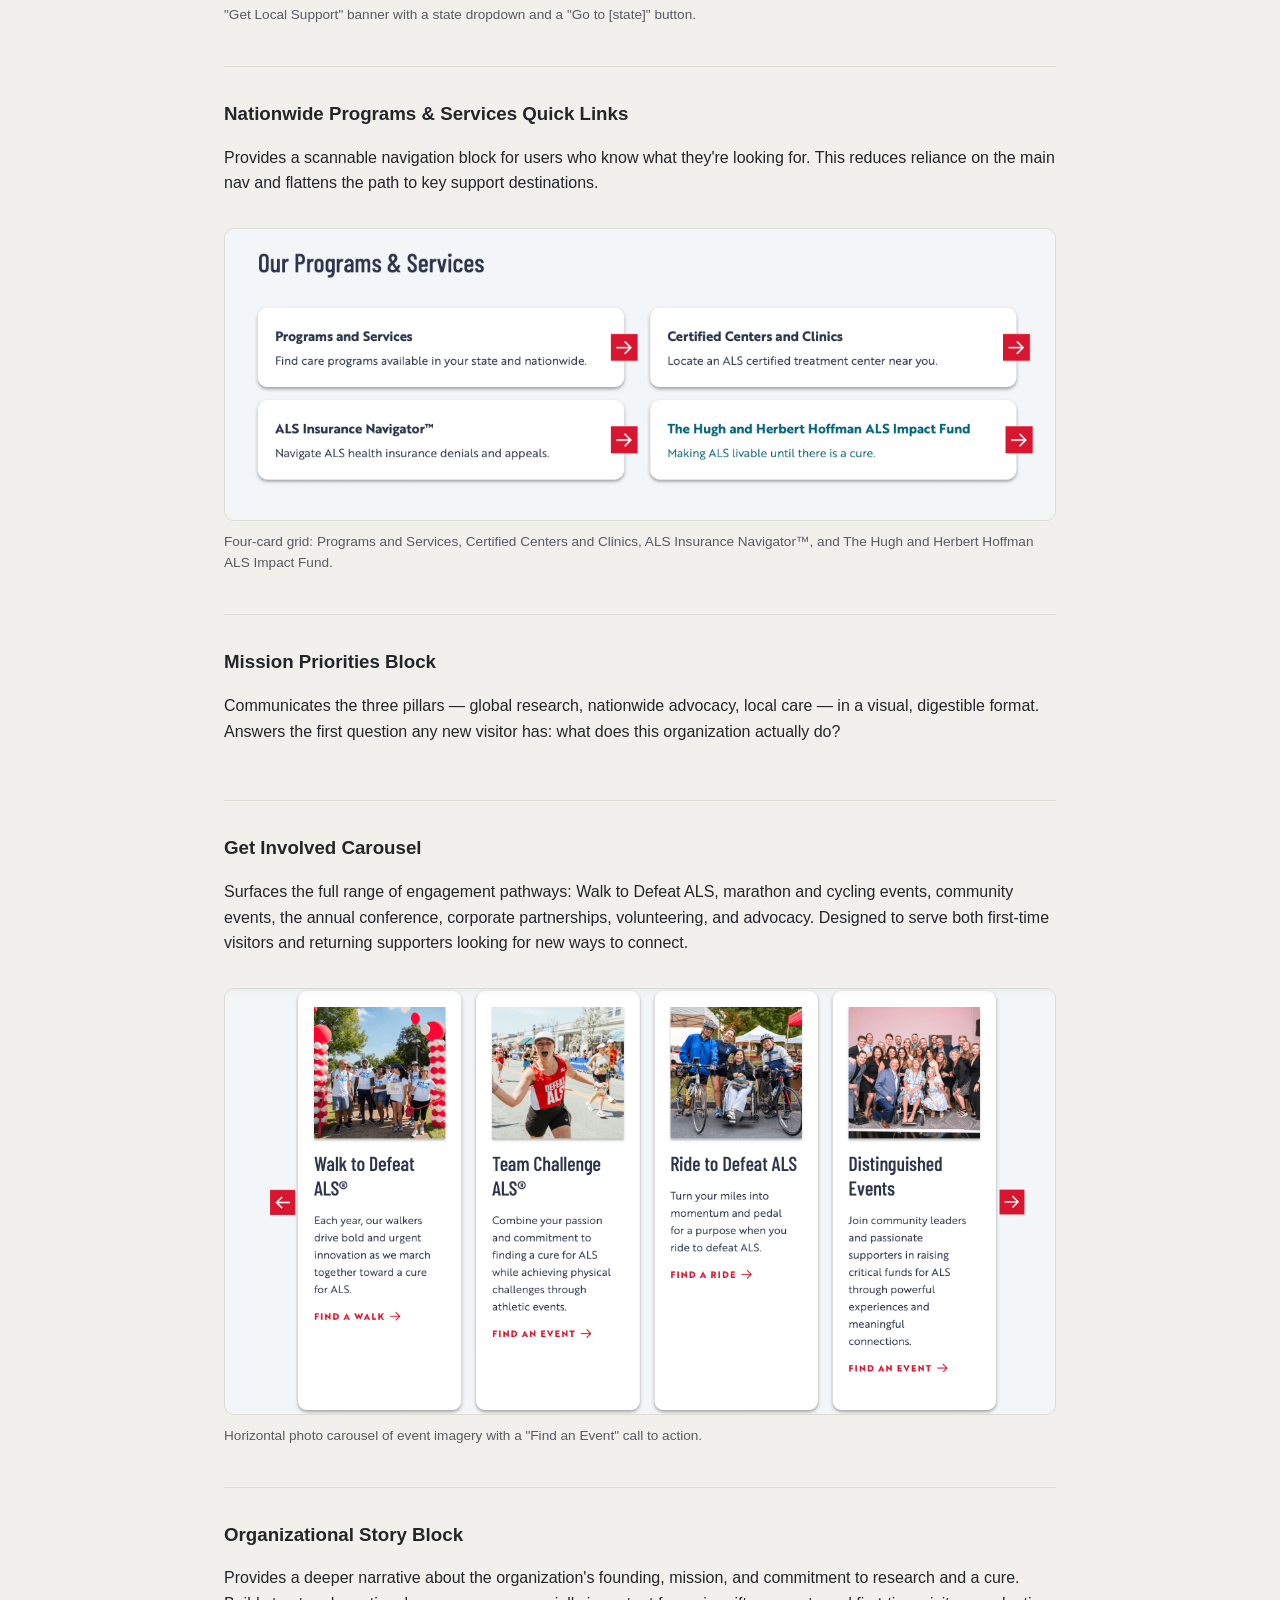
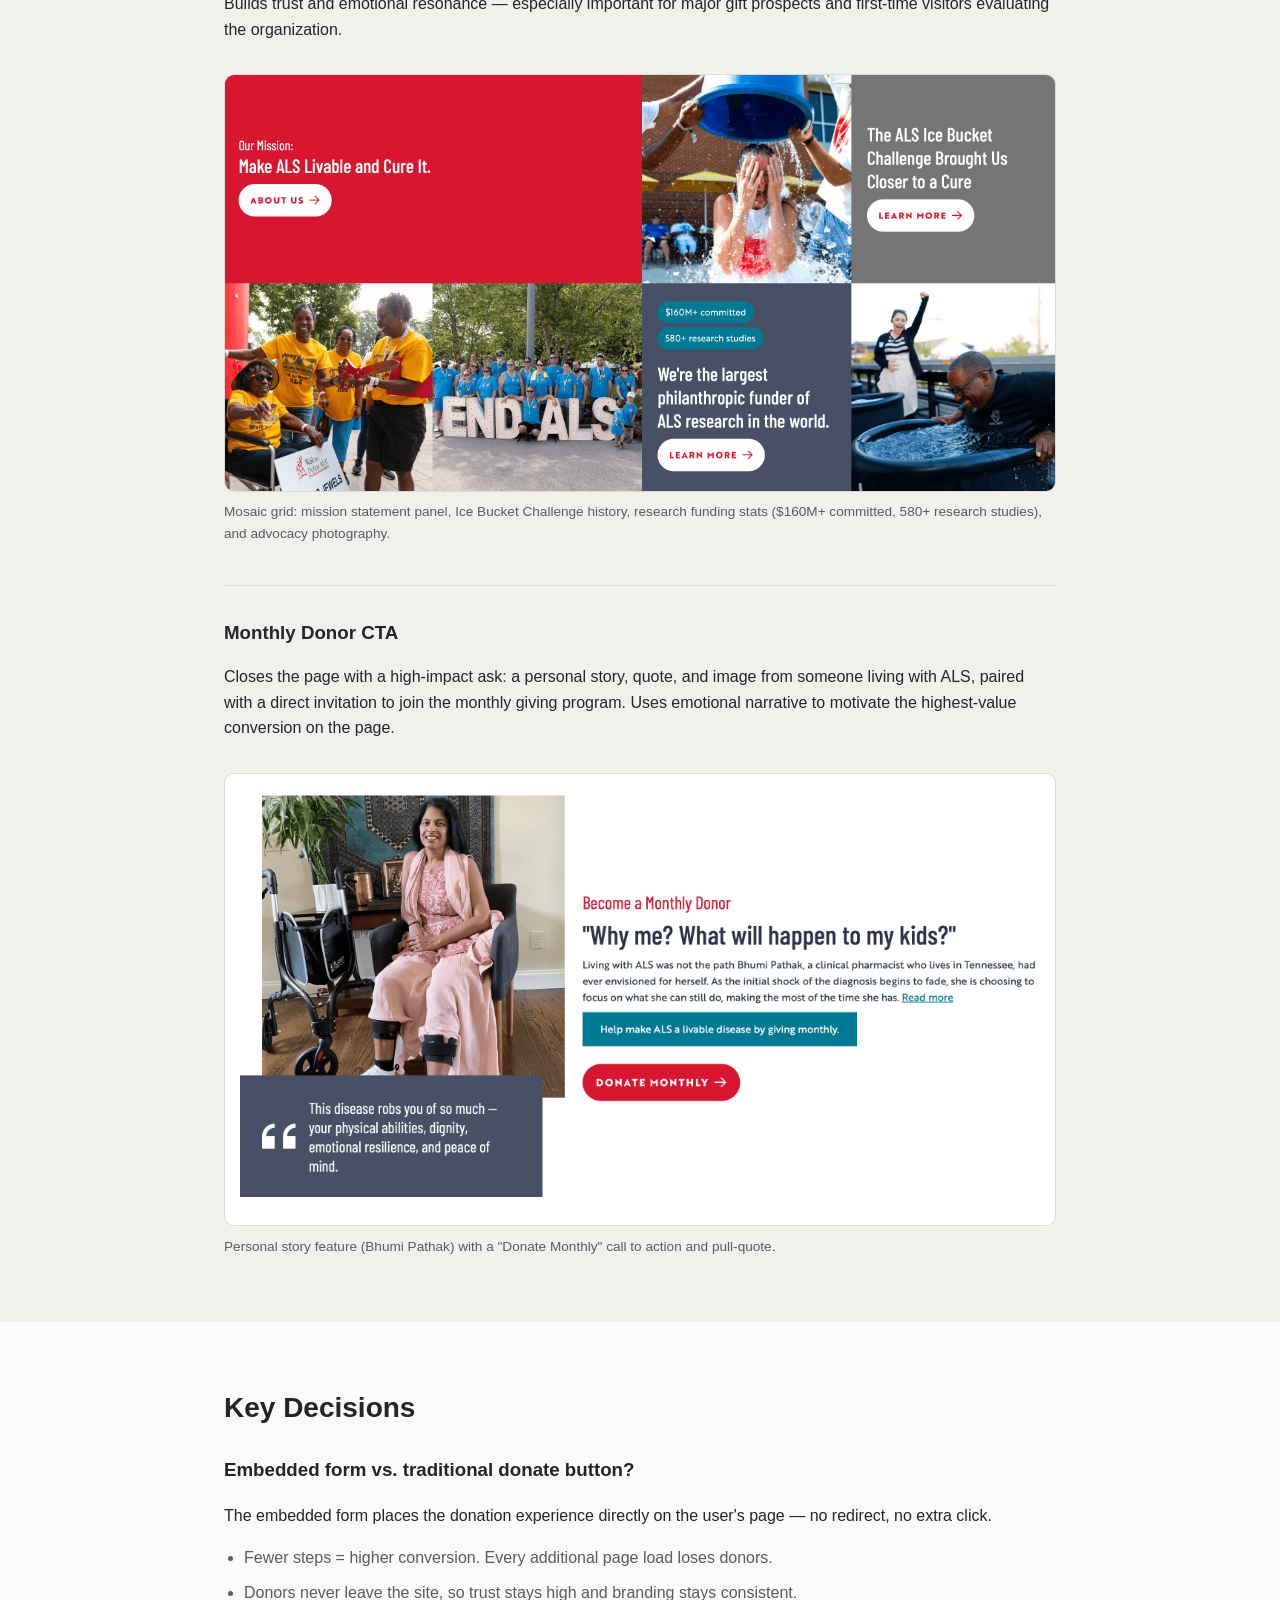
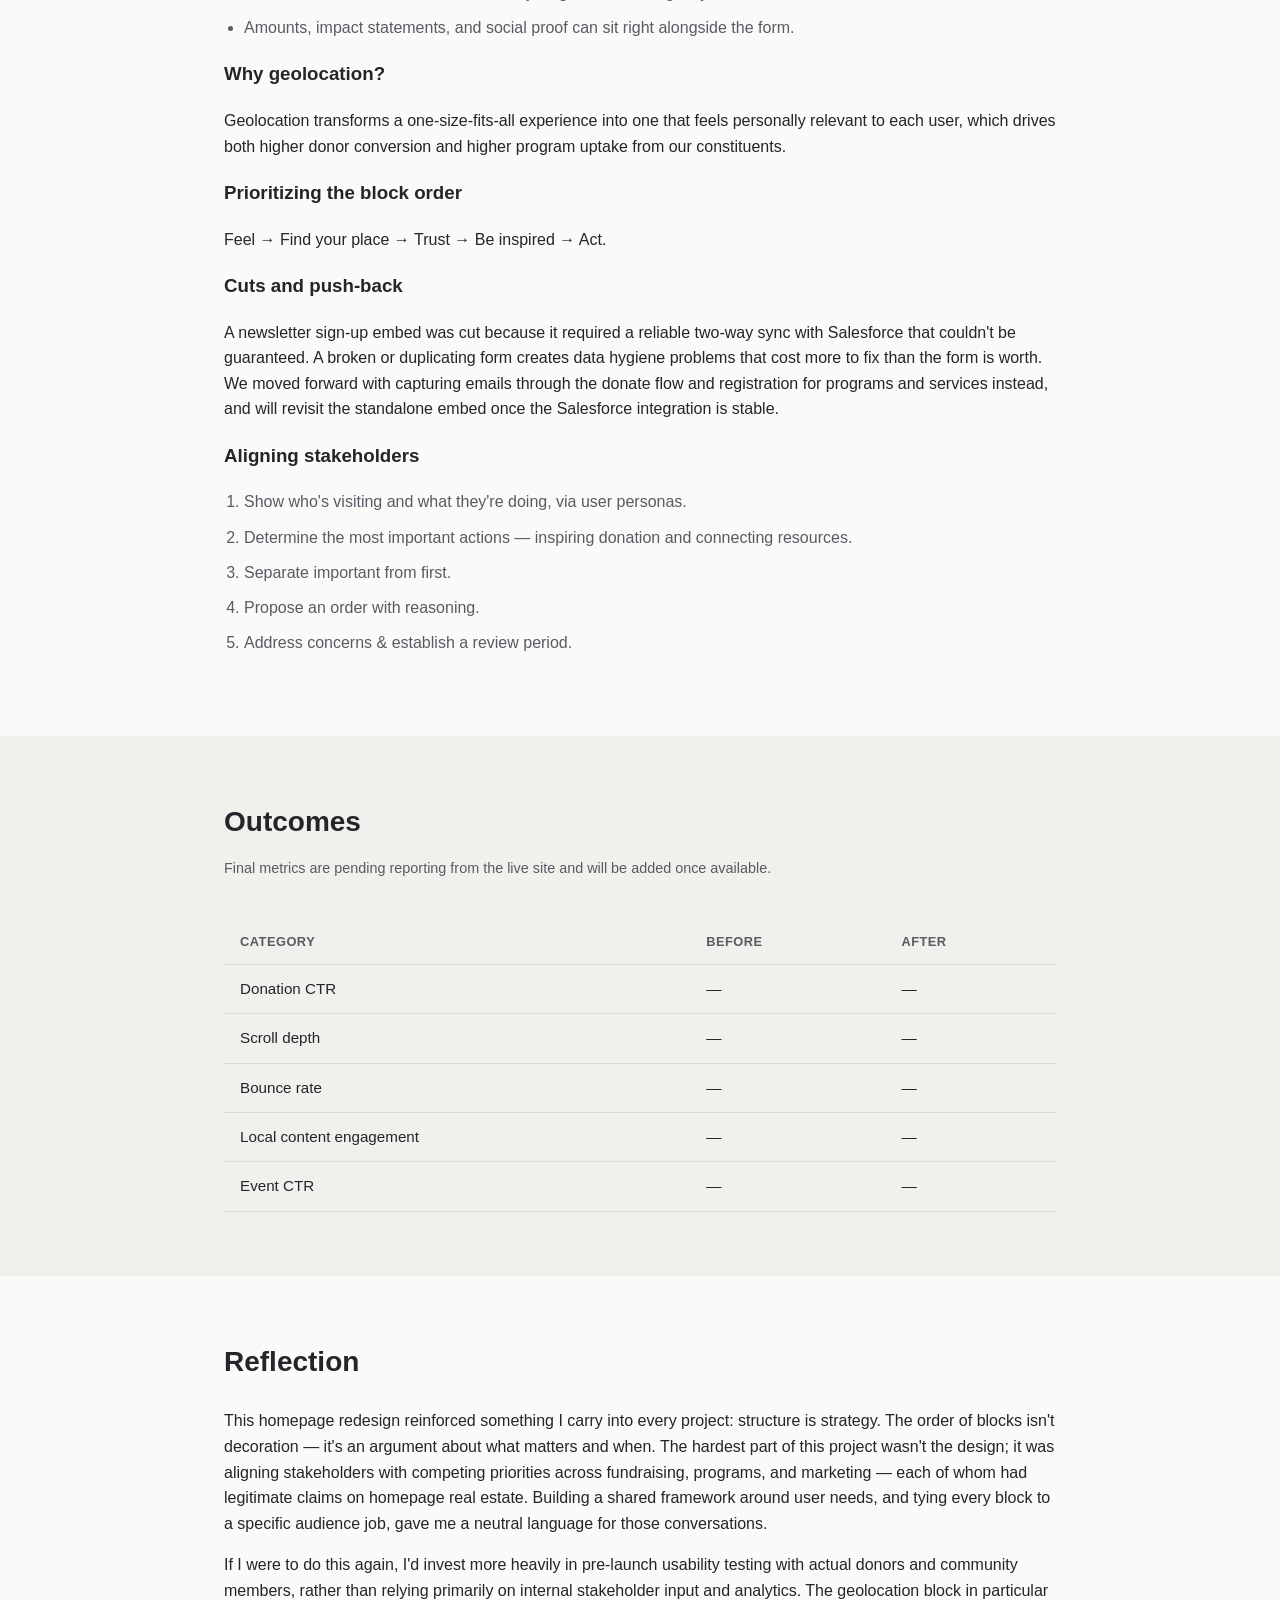
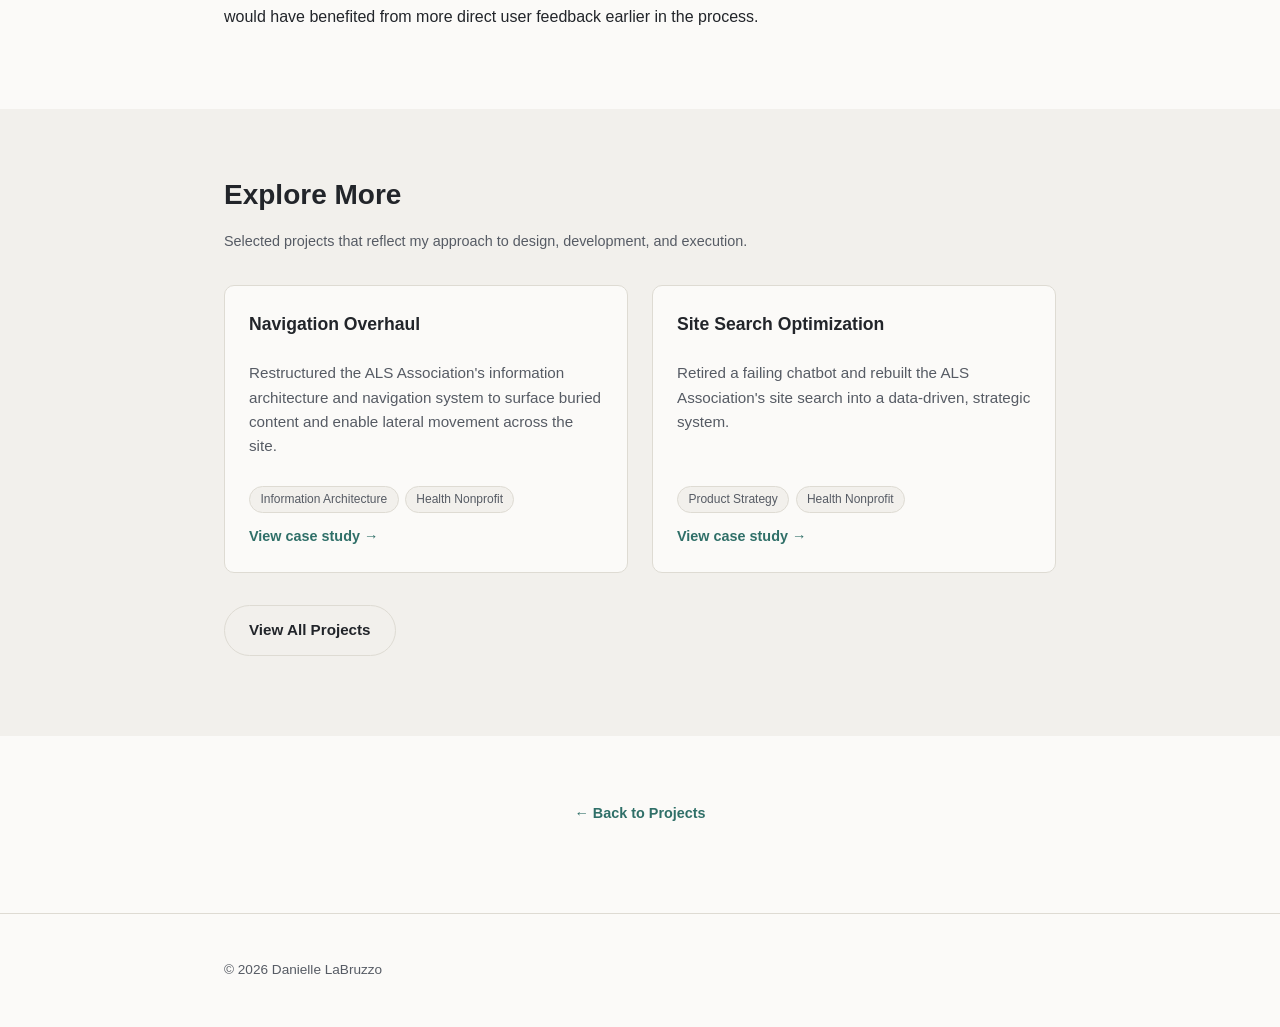
==== commit edc3fd6c: "Update homepage-redesign.html" ====
--- a/projects/homepage-redesign.html
+++ b/projects/homepage-redesign.html
@@ -49,7 +49,7 @@
       <a class="btn btn-primary" href="https://als.org" target="_blank" rel="noopener noreferrer">Visit Live Site →</a>
 
       <figure class="image-placeholder">
-        <img src="../images/homepage-hero.png" alt="Multi-device mockup of the redesigned ALS.org homepage, showing the nav bar, a My State geolocation widget, and hero photography of walk participants.">
+        <img src="../homepage-hero.png" alt="Multi-device mockup of the redesigned ALS.org homepage, showing the nav bar, a My State geolocation widget, and hero photography of walk participants.">
         <figcaption>Multi-device mockup (laptop, tablet, phone) of the redesigned ALS.org homepage — nav bar, a "My State" geolocation widget, and hero photography of walk participants.</figcaption>
       </figure>
     </div>
@@ -66,7 +66,7 @@
         <li>Mission, urgency, nor community was communicated through the homepage.</li>
       </ul>
       <figure class="image-placeholder">
-        <img src="../images/homepage-problem.png" alt="Original ALS.org homepage headline above a geometric graphic reading Research, Nationwide Advocacy, and Local Care, alongside a photo representing a person living with ALS and a caregiver.">
+        <img src="../homepage-problem.png" alt="Original ALS.org homepage headline above a geometric graphic reading Research, Nationwide Advocacy, and Local Care, alongside a photo representing a person living with ALS and a caregiver.">
         <figcaption>Original homepage headline ("ALS is a progressive neurodegenerative disease and we need your help to find a cure.") above a geometric graphic reading "Research," "Nationwide Advocacy," and "Local Care," alongside a photo representing a person living with ALS and a caregiver.</figcaption>
       </figure>
     </div>
@@ -129,7 +129,7 @@
           <h3>Hero + Embedded Donation Form</h3>
           <p>Moved the donation experience from a single header button to a full hero unit with an embedded form offering one-time and monthly giving. This reduced the steps to donate and surfaced the action at zero scroll depth.</p>
           <figure class="image-placeholder">
-            <img src="../images/homepage-hero-donation.png" alt="ALS.org hero section with an embedded donation widget showing one-time and monthly tabs, preset and custom donation amounts, and a Donate button.">
+            <img src="../homepage-hero-donation.png" alt="ALS.org hero section with an embedded donation widget showing one-time and monthly tabs, preset and custom donation amounts, and a Donate button.">
             <figcaption>Hero section with embedded donation widget — one-time/monthly tabs, preset and custom donation amounts, and a "Donate" button.</figcaption>
           </figure>
         </li>
@@ -137,7 +137,7 @@
           <h3>Geolocation Block</h3>
           <p>Detects user location and directs users to state-specific pages with program, resource, and event information. This solves the core wayfinding problem for users arriving from state-level campaigns or searching for local help.</p>
           <figure class="image-placeholder">
-            <img src="../images/homepage-geolocation.png" alt="Get Local Support banner with a state dropdown and a Go to [state] button.">
+            <img src="../homepage-geolocation.png" alt="Get Local Support banner with a state dropdown and a Go to [state] button.">
             <figcaption>"Get Local Support" banner with a state dropdown and a "Go to [state]" button.</figcaption>
           </figure>
         </li>
@@ -145,7 +145,7 @@
           <h3>Nationwide Programs &amp; Services Quick Links</h3>
           <p>Provides a scannable navigation block for users who know what they're looking for. This reduces reliance on the main nav and flattens the path to key support destinations.</p>
           <figure class="image-placeholder">
-            <img src="../images/homepage-quicklinks.png" alt="Four-card grid: Programs and Services, Certified Centers and Clinics, ALS Insurance Navigator, and The Hugh and Herbert Hoffman ALS Impact Fund.">
+            <img src="../homepage-quicklinks.png" alt="Four-card grid: Programs and Services, Certified Centers and Clinics, ALS Insurance Navigator, and The Hugh and Herbert Hoffman ALS Impact Fund.">
             <figcaption>Four-card grid: Programs and Services, Certified Centers and Clinics, ALS Insurance Navigator™, and The Hugh and Herbert Hoffman ALS Impact Fund.</figcaption>
           </figure>
         </li>
@@ -157,7 +157,7 @@
           <h3>Get Involved Carousel</h3>
           <p>Surfaces the full range of engagement pathways: Walk to Defeat ALS, marathon and cycling events, community events, the annual conference, corporate partnerships, volunteering, and advocacy. Designed to serve both first-time visitors and returning supporters looking for new ways to connect.</p>
           <figure class="image-placeholder">
-            <img src="../images/homepage-carousel.png" alt="Horizontal photo carousel of ALS event imagery with a Find an Event call to action.">
+            <img src="../homepage-carousel.png" alt="Horizontal photo carousel of ALS event imagery with a Find an Event call to action.">
             <figcaption>Horizontal photo carousel of event imagery with a "Find an Event" call to action.</figcaption>
           </figure>
         </li>
@@ -165,7 +165,7 @@
           <h3>Organizational Story Block</h3>
           <p>Provides a deeper narrative about the organization's founding, mission, and commitment to research and a cure. Builds trust and emotional resonance — especially important for major gift prospects and first-time visitors evaluating the organization.</p>
           <figure class="image-placeholder">
-            <img src="../images/homepage-orgstory.png" alt="Mosaic grid: mission statement panel, Ice Bucket Challenge history, research funding stats ($160M+ committed, 580+ research studies), and advocacy photography.">
+            <img src="../homepage-orgstory.png" alt="Mosaic grid: mission statement panel, Ice Bucket Challenge history, research funding stats ($160M+ committed, 580+ research studies), and advocacy photography.">
             <figcaption>Mosaic grid: mission statement panel, Ice Bucket Challenge history, research funding stats ($160M+ committed, 580+ research studies), and advocacy photography.</figcaption>
           </figure>
         </li>
@@ -173,7 +173,7 @@
           <h3>Monthly Donor CTA</h3>
           <p>Closes the page with a high-impact ask: a personal story, quote, and image from someone living with ALS, paired with a direct invitation to join the monthly giving program. Uses emotional narrative to motivate the highest-value conversion on the page.</p>
           <figure class="image-placeholder">
-            <img src="../images/homepage-monthlydonor.png" alt="Personal story feature about Bhumi Pathak with a Donate Monthly call to action and pull-quote.">
+            <img src="../homepage-monthlydonor.png" alt="Personal story feature about Bhumi Pathak with a Donate Monthly call to action and pull-quote.">
             <figcaption>Personal story feature (Bhumi Pathak) with a "Donate Monthly" call to action and pull-quote.</figcaption>
           </figure>
         </li>
